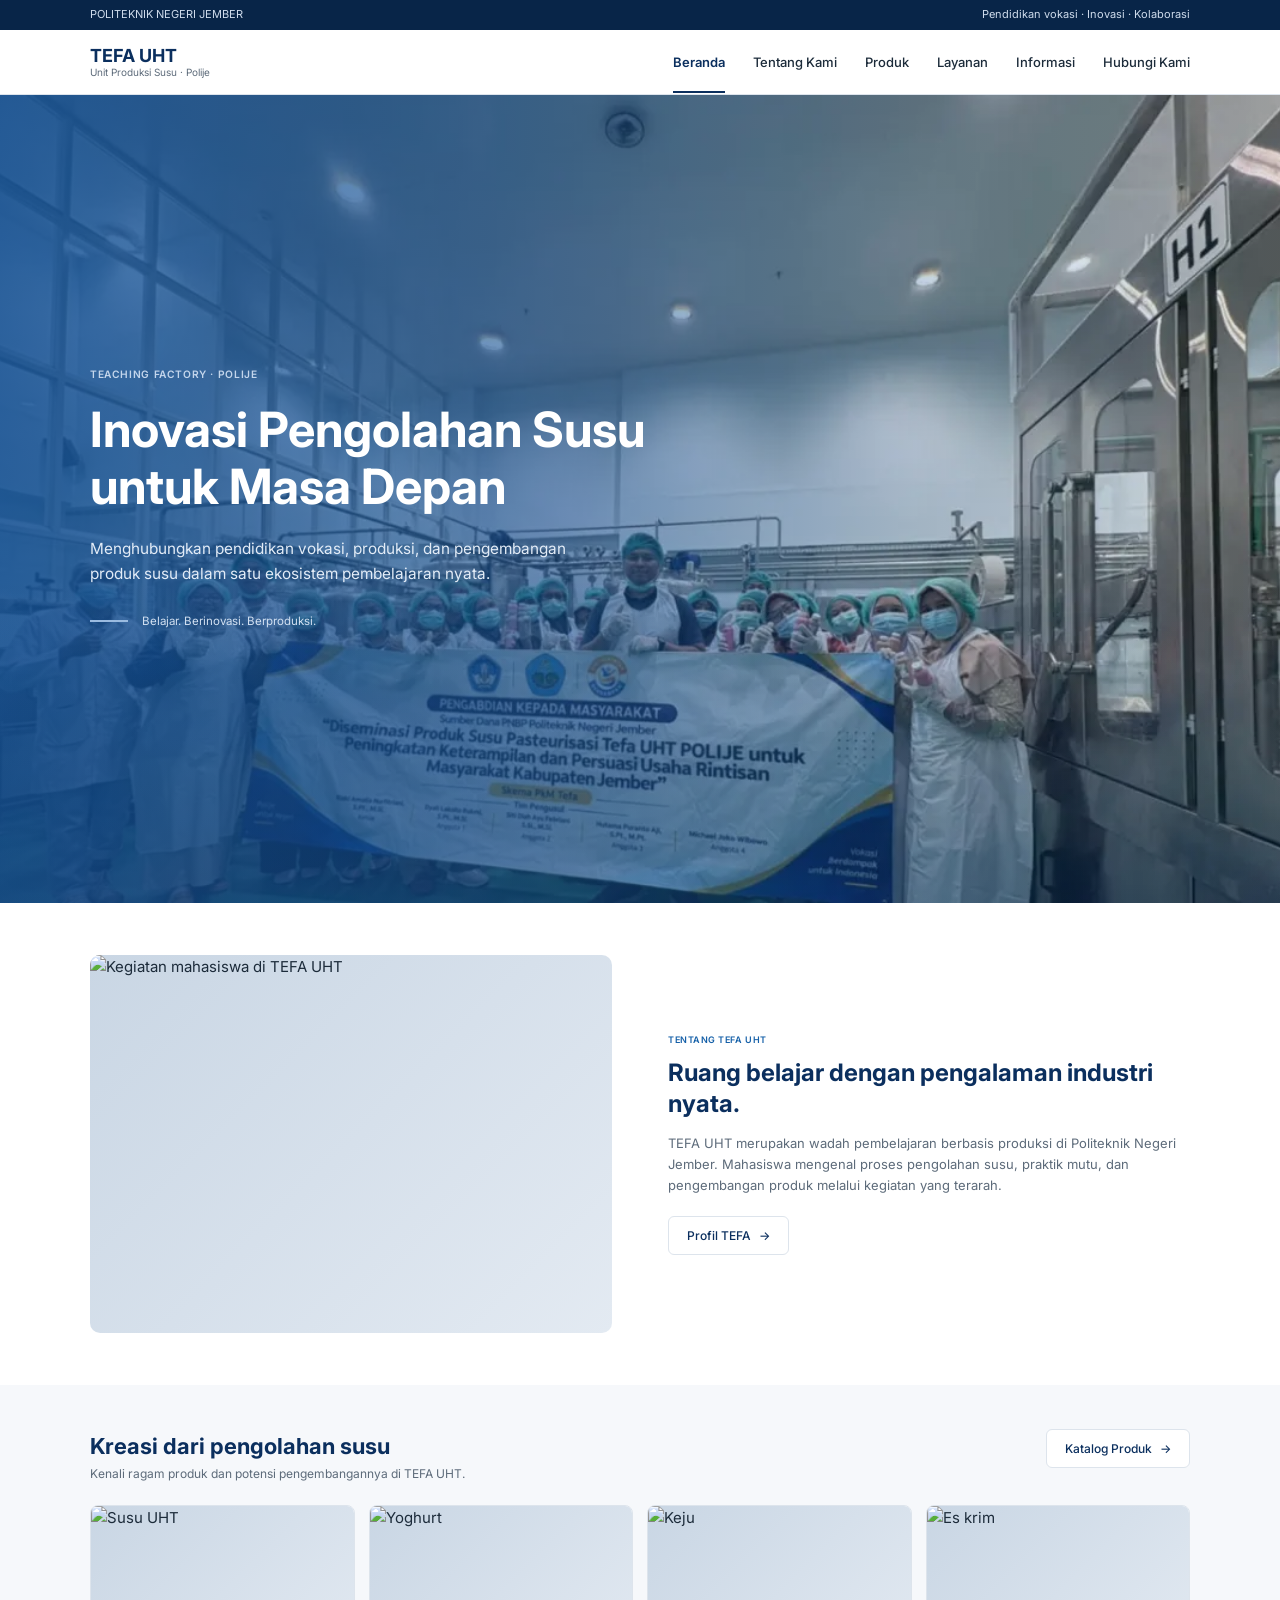
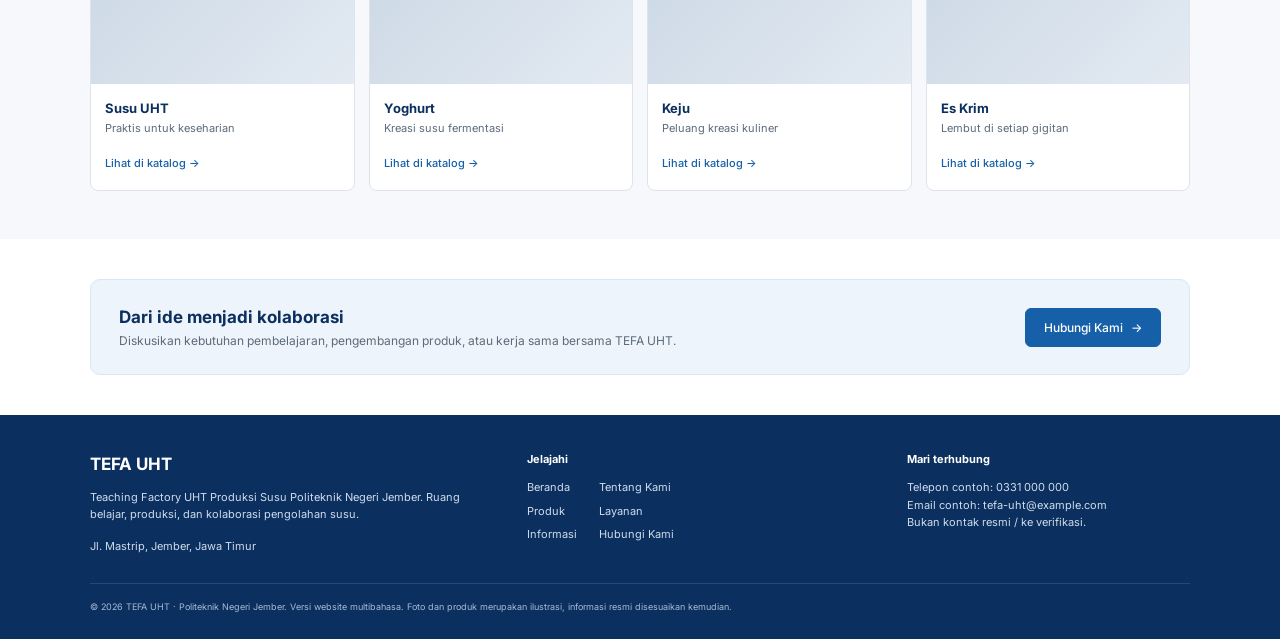
==== Beranda.html @ 56639aa1 "first commit" ====
<!DOCTYPE html>
<html lang="id">
<head>
  <meta charset="UTF-8">
  <meta name="viewport" content="width=device-width, initial-scale=1.0">
  <title>UHUYYY UHT</title>

  <link rel="stylesheet" href="Beranda.css">
</head>

<body>
  <!-- ===== TOP BAR: strip tipis biru tua paling atas ===== -->
  <div class="topbar">
    <div class="container topbar__inner">
      <span>POLITEKNIK NEGERI JEMBER</span>
      <span>Pendidikan vokasi · Inovasi · Kolaborasi</span>
    </div>
  </div>

  <!-- ===== NAVBAR: logo + menu navigasi ===== -->
  <header class="navbar">
    <div class="container navbar__inner">

      <!-- Logo; diklik kembali ke Beranda -->
      <a href="index.html" class="logo">
        <strong>TEFA UHT</strong>
        <small>Unit Produksi Susu · Polije</small>
      </a>

      <!-- Tombol hamburger (hanya tampil di HP); dikontrol script.js lewat id="navToggle" -->
      <button class="nav-toggle" id="navToggle" aria-label="Buka menu" aria-expanded="false">
        <span></span><span></span><span></span>
      </button>

      <!-- Menu navigasi; class "active" = halaman yang sedang dibuka -->
      <nav class="nav" id="nav">
        <a href="index.html" class="active">Beranda</a>
        <a href="tentang.html">Tentang Kami</a>
        <a href="produk.html">Produk</a>
        <a href="layanan.html">Layanan</a>
        <a href="informasi.html">Informasi</a>
        <a href="hubungi.html">Hubungi Kami</a>
      </nav>
    </div>
  </header>

  <main>

    <!-- ===== HERO: banner dengan foto latar penuh + teks di atasnya ===== -->
    <section class="hero">
      <!-- Foto latar: dipasang memenuhi seluruh banner; alt = teks pengganti jika gambar gagal dimuat -->
      <img class="hero__bg" src="BANNER.webp" alt="Mesin pengolahan susu di TEFA UHT">
      <!-- Lapisan warna biru transparan di atas foto agar teks putih mudah dibaca -->
      <div class="hero__overlay"></div>

      <!-- Teks hero (posisinya di atas foto dan overlay) -->
      <div class="container hero__content">
        <p class="eyebrow eyebrow--light">TEACHING FACTORY · POLIJE</p>
        <!-- <h1> = judul utama halaman -->
        <h1>Inovasi Pengolahan Susu untuk Masa Depan</h1>
        <p class="hero__desc">Menghubungkan pendidikan vokasi, produksi, dan pengembangan produk susu dalam satu ekosistem pembelajaran nyata.</p>
        <!-- <span class="line"> = garis kecil dekoratif di kiri tagline -->
        <p class="hero__tagline"><span class="line"></span>Belajar. Berinovasi. Berproduksi.</p>
      </div>
    </section>

    <!-- ===== TENTANG: foto kiri, penjelasan kanan ===== -->
    <section class="about container">
      <!-- Foto kegiatan dengan sudut membulat -->
      <div class="img-box about__img"><img src="img/tentang.jpg" alt="Kegiatan mahasiswa di TEFA UHT"></div>
      <div class="about__text">
        <p class="eyebrow">TENTANG TEFA UHT</p>
        <h2>Ruang belajar dengan pengalaman industri nyata.</h2>
        <p>TEFA UHT merupakan wadah pembelajaran berbasis produksi di Politeknik Negeri Jember. Mahasiswa mengenal proses pengolahan susu, praktik mutu, dan pengembangan produk melalui kegiatan yang terarah.</p>
        <!-- Link bergaya tombol (class "btn"); "arrow" = ikon panah -->
        <a href="tentang.html" class="btn btn--outline">Profil TEFA <span class="arrow">→</span></a>
      </div>
    </section>

    <!-- ===== PRODUK: 4 kartu produk ===== -->
    <section class="products">
      <div class="container">

        <!-- Judul bagian + tombol katalog -->
        <div class="products__head">
          <div>
            <h2>Kreasi dari pengolahan susu</h2>
            <p>Kenali ragam produk dan potensi pengembangannya di TEFA UHT.</p>
          </div>
          <a href="produk.html" class="btn btn--outline">Katalog Produk <span class="arrow">→</span></a>
        </div>

        <!-- Wadah kartu (4 kolom dengan CSS Grid) -->
        <div class="cards">

          <!-- <article> = satu kartu produk yang berdiri sendiri -->
          <article class="card">
            <div class="img-box card__img"><img src="img/susu.jpg" alt="Susu UHT"></div>
            <div class="card__body">
              <h3>Susu UHT</h3>
              <p>Praktis untuk keseharian</p>
              <!-- Tanda # mengarah ke bagian tertentu di halaman produk -->
              <a href="produk.html#susu-uht">Lihat di katalog <span class="arrow">→</span></a>
            </div>
          </article>

          <article class="card">
            <div class="img-box card__img"><img src="img/yoghurt.jpg" alt="Yoghurt"></div>
            <div class="card__body">
              <h3>Yoghurt</h3>
              <p>Kreasi susu fermentasi</p>
              <a href="produk.html#yoghurt">Lihat di katalog <span class="arrow">→</span></a>
            </div>
          </article>

          <article class="card">
            <div class="img-box card__img"><img src="img/keju.jpg" alt="Keju"></div>
            <div class="card__body">
              <h3>Keju</h3>
              <p>Peluang kreasi kuliner</p>
              <a href="produk.html#keju">Lihat di katalog <span class="arrow">→</span></a>
            </div>
          </article>

          <article class="card">
            <div class="img-box card__img"><img src="img/eskrim.jpg" alt="Es krim"></div>
            <div class="card__body">
              <h3>Es Krim</h3>
              <p>Lembut di setiap gigitan</p>
              <a href="produk.html#es-krim">Lihat di katalog <span class="arrow">→</span></a>
            </div>
          </article>
        </div>
      </div>
    </section>

    <!-- ===== CTA: banner ajakan berkolaborasi ===== -->
    <section class="container cta-wrap">
      <div class="cta">
        <div>
          <h3>Dari ide menjadi kolaborasi</h3>
          <p>Diskusikan kebutuhan pembelajaran, pengembangan produk, atau kerja sama bersama TEFA UHT.</p>
        </div>
        <a href="hubungi.html" class="btn btn--primary">Hubungi Kami <span class="arrow">→</span></a>
      </div>
    </section>
  </main>

  <!-- ===== FOOTER: bagian bawah berlatar biru tua (3 kolom) ===== -->
  <footer class="footer">
    <div class="container footer__grid">

      <!-- Kolom 1: profil & alamat -->
      <div class="footer__brand">
        <h4>TEFA UHT</h4>
        <p>Teaching Factory UHT Produksi Susu Politeknik Negeri Jember. Ruang belajar, produksi, dan kolaborasi pengolahan susu.</p>
        <p class="footer__addr">Jl. Mastrip, Jember, Jawa Timur</p>
      </div>

      <!-- Kolom 2: daftar link (<ul> = daftar, <li> = item) -->
      <div>
        <h5>Jelajahi</h5>
        <ul class="footer__links">
          <li><a href="index.html">Beranda</a></li>
          <li><a href="tentang.html">Tentang Kami</a></li>
          <li><a href="produk.html">Produk</a></li>
          <li><a href="layanan.html">Layanan</a></li>
          <li><a href="informasi.html">Informasi</a></li>
          <li><a href="hubungi.html">Hubungi Kami</a></li>
        </ul>
      </div>

      <!-- Kolom 3: kontak; <br> = pindah baris -->
      <div>
        <h5>Mari terhubung</h5>
        <p class="footer__contact">Telepon contoh: 0331 000 000<br>Email contoh: tefa-uht@example.com<br>Bukan kontak resmi / ke verifikasi.</p>
      </div>
    </div>
    <div class="container footer__bottom">
      © <span id="year">2026</span> TEFA UHT · Politeknik Negeri Jember. Versi website multibahasa. Foto dan produk merupakan ilustrasi, informasi resmi disesuaikan kemudian.
    </div>
  </footer>

  <script src="Beranda.js"></script>
</body>
</html>
---- Beranda.css ----
@import url("https://fonts.googleapis.com/css2?family=Inter:wght@400;500;600;700&display=swap");

:root {
  --navy: #0b2f5e;       /* biru tua utama */
  --navy-dark: #082548;  /* biru tua untuk top bar */
  --blue: #1560a8;       /* biru terang untuk tombol & link */
  --blue-soft: #eef4fb;  /* biru sangat muda untuk banner CTA */
  --text: #1c2b3a;       /* warna teks utama */
  --muted: #5d6b7a;      /* warna teks abu-abu */
  --line: #dde4ec;       /* warna garis/border */
  --bg-soft: #f6f8fb;    /* abu-abu muda untuk latar bagian produk */
  --white: #ffffff;
}
/* ===== 2. RESET & PENGATURAN DASAR ===== */

/* * = semua elemen. margin & padding dinolkan agar sama di semua browser.
   box-sizing: border-box = lebar elemen sudah termasuk padding & border. */
* { box-sizing: border-box; margin: 0; padding: 0; }

/* Scroll halus saat klik link ke bagian halaman (#) */
html { scroll-behavior: smooth; }

/* Pengaturan seluruh halaman: font, warna teks, jarak antar baris */
body {
  font-family: "Inter", system-ui, sans-serif;
  color: var(--text);
  background: var(--white);
  line-height: 1.6;
  font-size: 15px;
}

/* Gambar memenuhi kotaknya; object-fit: cover = dipotong rapi, tidak gepeng */
img { display: block; width: 100%; height: 100%; object-fit: cover; }

/* Link tanpa garis bawah dan mewarisi warna teks sekitarnya */
a { color: inherit; text-decoration: none; }

/* Daftar <ul> tanpa titik */
ul { list-style: none; }

/* .container = membatasi lebar konten maksimal 1100px dan menengahkannya */
.container { width: min(1100px, 100% - 48px); margin-inline: auto; }

/* Garis biru saat elemen dipilih lewat keyboard (Tab) */
:focus-visible { outline: 2px solid var(--blue); outline-offset: 3px; }


/* ===== 3. TOP BAR (strip biru tua paling atas) ===== */
.topbar { background: var(--navy-dark); color: #cfdcec; font-size: 11px; padding: 6px 0; }
/* display: flex + space-between = dua teks ada di kiri dan kanan */
.topbar__inner { display: flex; justify-content: space-between; gap: 16px; }


/* ===== 4. NAVBAR (logo + menu) ===== */
/* position: sticky = navbar menempel di atas saat halaman di-scroll */
.navbar { background: var(--white); border-bottom: 1px solid var(--line); position: sticky; top: 0; z-index: 50; }
/* Logo di kiri, menu di kanan, sejajar vertikal di tengah */
.navbar__inner { display: flex; align-items: center; justify-content: space-between; height: 64px; }

/* Logo: dua baris (nama + subjudul) disusun atas-bawah */
.logo { display: flex; flex-direction: column; line-height: 1.2; }
.logo strong { font-size: 18px; color: var(--navy); font-weight: 700; }
.logo small { font-size: 10px; color: var(--muted); }

/* Menu: link berjajar ke samping dengan jarak 28px */
.nav { display: flex; gap: 28px; font-size: 13px; font-weight: 500; }
/* border-bottom transparan disiapkan agar menu aktif tidak "melompat" */
.nav a { padding: 22px 0 18px; border-bottom: 2px solid transparent; transition: color .2s; }
.nav a:hover { color: var(--blue); }
/* Menu halaman yang sedang dibuka: tebal + garis bawah */
.nav a.active { color: var(--navy); font-weight: 600; border-bottom-color: var(--navy); }

/* Tombol hamburger: disembunyikan di desktop (ditampilkan di bagian responsif) */
.nav-toggle { display: none; background: none; border: 0; width: 40px; height: 40px; cursor: pointer; flex-direction: column; justify-content: center; align-items: center; gap: 5px; }
.nav-toggle span { width: 22px; height: 2px; background: var(--navy); transition: transform .25s, opacity .25s; }
/* Saat menu terbuka, 3 garis berubah jadi tanda X */
.nav-toggle[aria-expanded="true"] span:nth-child(1) { transform: translateY(7px) rotate(45deg); }
.nav-toggle[aria-expanded="true"] span:nth-child(2) { opacity: 0; }
.nav-toggle[aria-expanded="true"] span:nth-child(3) { transform: translateY(-7px) rotate(-45deg); }

/* Kotak gambar: warna cadangan jika foto belum ada */
.img-box { background: linear-gradient(135deg, #c9d6e4, #e3eaf2); overflow: hidden; position: relative; }


/* ===== 5. HERO (banner foto + gradasi biru) ===== */
/* Tinggi banner = tinggi layar dikurangi top bar & navbar (92px), minimal 420px.
   Tiga baris min-height = cadangan untuk browser lama. */
.hero {
  position: relative;               /* patokan posisi untuk foto & overlay */
  min-height: 420px;
  min-height: max(420px, calc(100vh - 92px));
  min-height: max(420px, calc(100svh - 92px));
  display: flex; align-items: center;   /* teks di tengah secara vertikal */
  background: var(--navy);
  overflow: hidden;
}

/* Foto latar: absolute + inset: 0 = menutupi seluruh banner */
.hero__bg { position: absolute; inset: 0; }

/* Lapisan biru gradasi di atas foto.
   linear-gradient(90deg, ...) = gradasi dari kiri ke kanan.
   rgba(r, g, b, transparansi): .88 = pekat, .08 = hampir bening. */
.hero__overlay {
  position: absolute; inset: 0;
  background:
    linear-gradient(0deg, rgba(11, 47, 94, .30) 0%, rgba(11, 47, 94, 0) 40%),
    linear-gradient(90deg, rgba(21, 82, 150, .88) 0%, rgba(21, 82, 150, .62) 38%, rgba(21, 82, 150, .25) 72%, rgba(21, 82, 150, .08) 100%);
}

/* Teks berada di atas overlay (z-index lebih tinggi) */
.hero__content { position: relative; z-index: 1; padding: 48px 0; }

/* Label kecil di atas judul. clamp(min, ideal, max) = ukuran ikut lebar layar */
.eyebrow { font-size: 9px; font-weight: 600; letter-spacing: .06em; color: var(--blue); margin-bottom: 10px; }
.eyebrow--light { color: #c4d6ec; font-size: clamp(10px, .8vw, 14px); margin-bottom: clamp(14px, 1.4vw, 24px); }

.hero h1 { color: var(--white); font-size: clamp(30px, 3.8vw, 64px); line-height: 1.18; font-weight: 700; max-width: 14em; margin-bottom: clamp(14px, 1.6vw, 28px); }
.hero__desc { color: #e3ecf7; font-size: clamp(14px, 1.2vw, 21px); line-height: 1.65; max-width: 34em; margin-bottom: clamp(20px, 2vw, 36px); }

/* Tagline + garis kecil di kirinya */
.hero__tagline { color: #d3e1f2; font-size: clamp(11px, .9vw, 16px); display: flex; align-items: center; gap: 14px; }
.hero__tagline .line { width: clamp(28px, 3vw, 52px); height: 2px; background: #9bbbe0; }


/* ===== 6. TENTANG ===== */
/* display: grid + 1fr 1fr = dua kolom sama lebar (foto | teks) */
.about { display: grid; grid-template-columns: 1fr 1fr; gap: 56px; align-items: center; padding: 52px 0; }
/* aspect-ratio = menjaga perbandingan lebar : tinggi foto */
.about__img { border-radius: 10px; aspect-ratio: 4 / 2.9; }
.about__text h2 { font-size: 24px; line-height: 1.3; color: var(--navy); margin-bottom: 14px; font-weight: 700; }
.about__text p:not(.eyebrow) { color: var(--muted); font-size: 13px; margin-bottom: 20px; }


/* ===== 7. TOMBOL ===== */
.btn { display: inline-flex; align-items: center; gap: 8px; font-size: 12px; font-weight: 500; padding: 9px 18px; border-radius: 6px; border: 1px solid var(--line); transition: background .2s, border-color .2s, color .2s; }
.btn--outline { background: var(--white); color: var(--navy); }       /* tombol putih bergaris */
.btn--outline:hover { border-color: var(--blue); color: var(--blue); }
.btn--primary { background: var(--blue); color: var(--white); border-color: var(--blue); }  /* tombol biru penuh */
.btn--primary:hover { background: var(--navy); border-color: var(--navy); }
/* Panah bergeser sedikit ke kanan saat tombol di-hover */
.arrow { transition: transform .2s; }
.btn:hover .arrow, .card__body a:hover .arrow { transform: translateX(3px); }


/* ===== 8. PRODUK ===== */
.products { background: var(--bg-soft); padding: 44px 0 48px; }
.products__head { display: flex; justify-content: space-between; align-items: flex-start; gap: 20px; margin-bottom: 22px; }
.products__head h2 { font-size: 22px; color: var(--navy); font-weight: 700; }
.products__head p { color: var(--muted); font-size: 12px; }

/* repeat(4, 1fr) = 4 kolom sama lebar */
.cards { display: grid; grid-template-columns: repeat(4, 1fr); gap: 14px; }
.card { background: var(--white); border: 1px solid var(--line); border-radius: 8px; overflow: hidden; transition: box-shadow .2s, transform .2s; }
/* Saat kartu di-hover: muncul bayangan dan naik sedikit */
.card:hover { box-shadow: 0 8px 20px rgba(11, 47, 94, .12); transform: translateY(-2px); }
.card__img { aspect-ratio: 4 / 2.7; }
.card__body { padding: 14px 14px 16px; }
.card__body h3 { font-size: 13px; color: var(--navy); font-weight: 700; }
.card__body p { font-size: 11px; color: var(--muted); margin: 2px 0 12px; }
.card__body a { font-size: 11px; color: var(--blue); font-weight: 500; }


/* ===== 9. CTA (banner ajakan berkolaborasi) ===== */
.cta-wrap { padding: 40px 0; }
.cta { display: flex; justify-content: space-between; align-items: center; gap: 24px; background: var(--blue-soft); border: 1px solid #d9e7f5; border-radius: 10px; padding: 24px 28px; }
.cta h3 { font-size: 17px; color: var(--navy); font-weight: 700; }
.cta p { font-size: 12px; color: var(--muted); }


/* ===== 10. FOOTER ===== */
.footer { background: var(--navy); color: #cfdcec; padding-top: 36px; }
/* 3 kolom dengan lebar berbeda (1.4 : 1.2 : 1) */
.footer__grid { display: grid; grid-template-columns: 1.4fr 1.2fr 1fr; gap: 40px; padding-bottom: 28px; border-bottom: 1px solid rgba(255, 255, 255, .12); }
.footer h4 { font-size: 17px; color: var(--white); margin-bottom: 10px; }
.footer h5 { font-size: 11px; color: var(--white); margin-bottom: 10px; }
.footer p, .footer li { font-size: 11px; }
.footer__addr { margin-top: 14px; }
/* Link footer disusun 2 kolom */
.footer__links { display: grid; grid-template-columns: repeat(2, auto); justify-content: start; gap: 6px 22px; }
.footer__links a:hover { color: var(--white); text-decoration: underline; }
.footer__bottom { font-size: 9px; padding: 16px 0 24px; color: #a8bcd6; }


/* ===== 11. RESPONSIF (menyesuaikan layar kecil) =====
   @media (max-width: ...) = aturan di dalamnya hanya berlaku
   jika lebar layar lebih kecil dari angka tersebut. */

/* Tablet */
@media (max-width: 900px) {
  .cards { grid-template-columns: repeat(2, 1fr); }          /* kartu jadi 2 kolom */
  .about { grid-template-columns: 1fr; gap: 24px; }          /* foto di atas, teks di bawah */
  .footer__grid { grid-template-columns: 1fr 1fr; }
  .footer__brand { grid-column: 1 / -1; }                    /* kolom 1 selebar penuh */
}

/* HP */
@media (max-width: 760px) {
  .topbar__inner span:last-child { display: none; }
  .nav-toggle { display: flex; }                              /* munculkan tombol hamburger */
  /* Menu jadi daftar vertikal di bawah navbar, tersembunyi sampai diberi class "open" oleh JS */
  .nav { position: absolute; top: 100%; left: 0; right: 0; background: var(--white); border-bottom: 1px solid var(--line); flex-direction: column; gap: 0; padding: 8px 24px 14px; display: none; }
  .nav.open { display: flex; }
  .nav a { padding: 12px 0; border-bottom: 1px solid var(--line); }

  .hero { min-height: 360px; }
  .hero h1 { font-size: 28px; }
  .hero__desc { font-size: 14px; }
  .hero__overlay { background: rgba(11, 47, 94, .82); }       /* overlay lebih rata agar teks terbaca */
  .products__head, .cta { flex-direction: column; align-items: flex-start; }
}

/* HP kecil */
@media (max-width: 480px) {
  .cards { grid-template-columns: 1fr; }
  .footer__grid { grid-template-columns: 1fr; }
}

/* Hormati pengguna yang mematikan animasi di perangkatnya */
@media (prefers-reduced-motion: reduce) {
  * { transition: none !important; scroll-behavior: auto !important; }
}
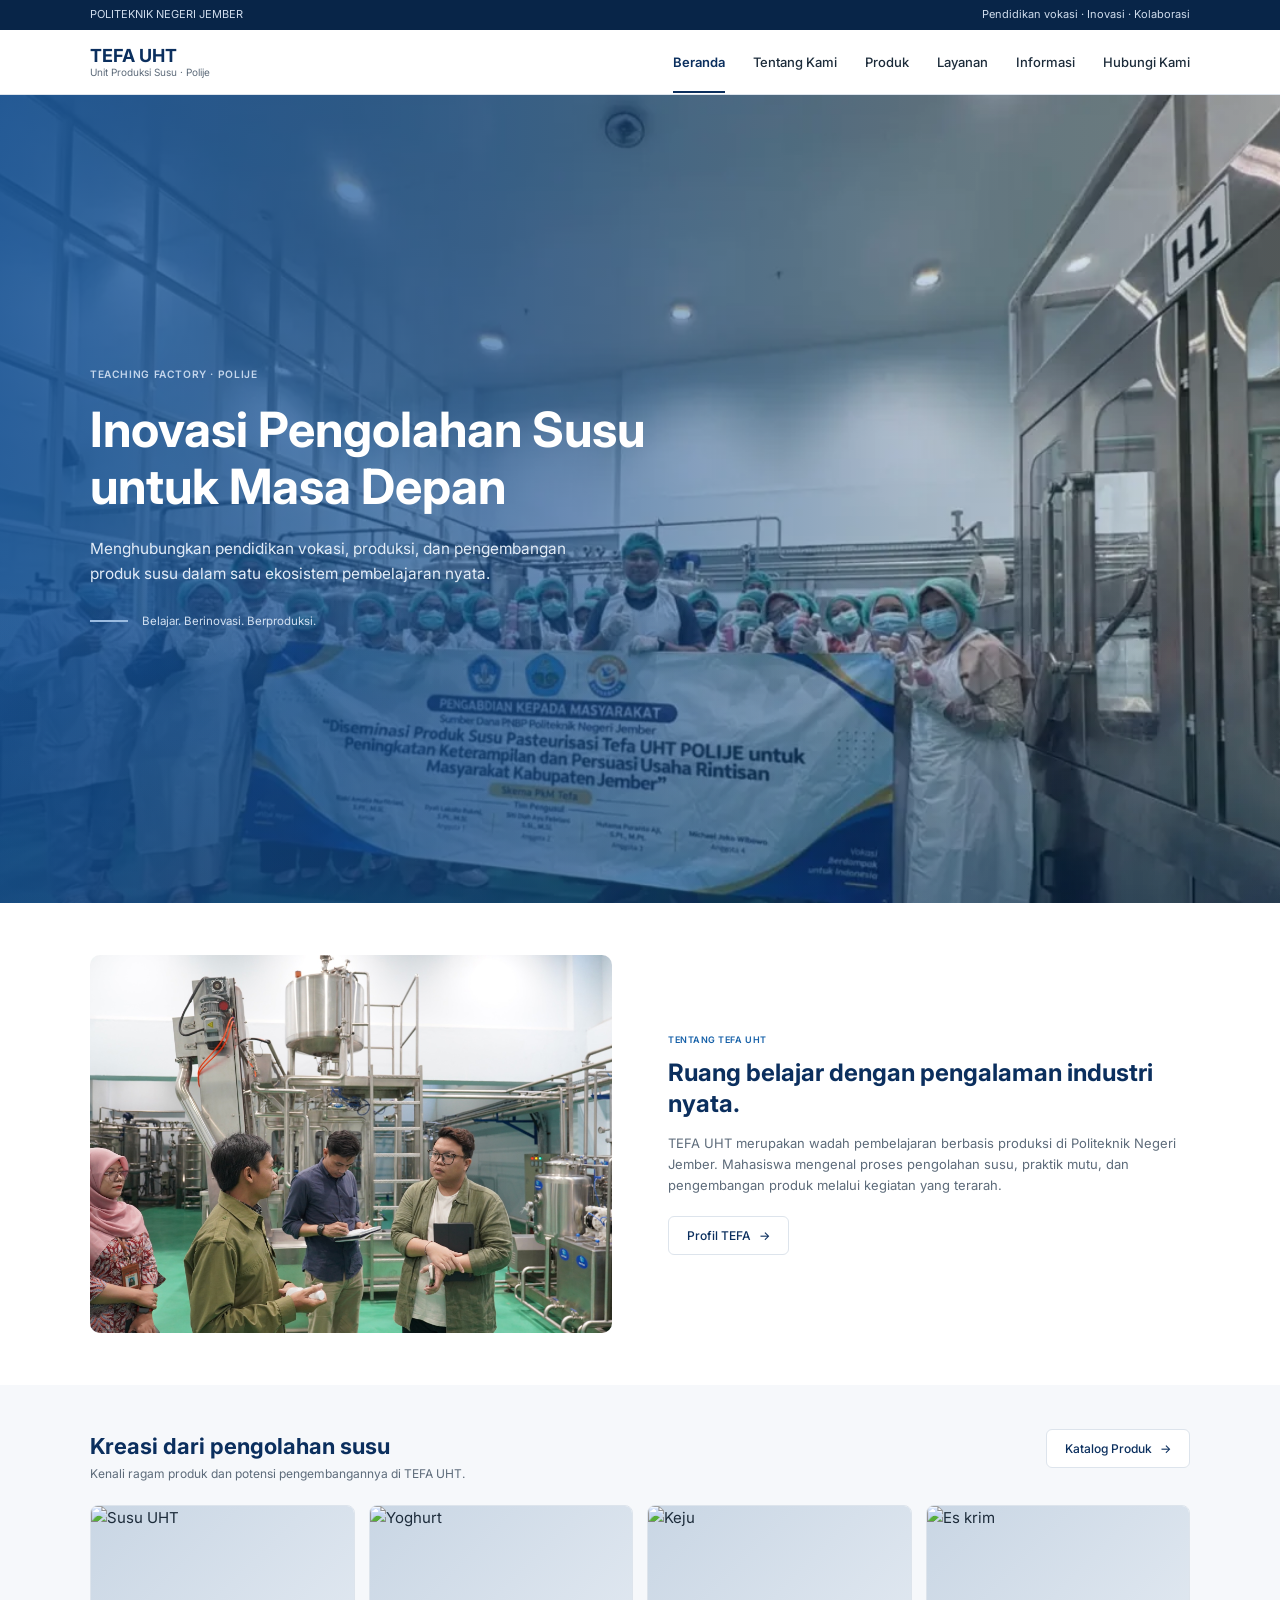
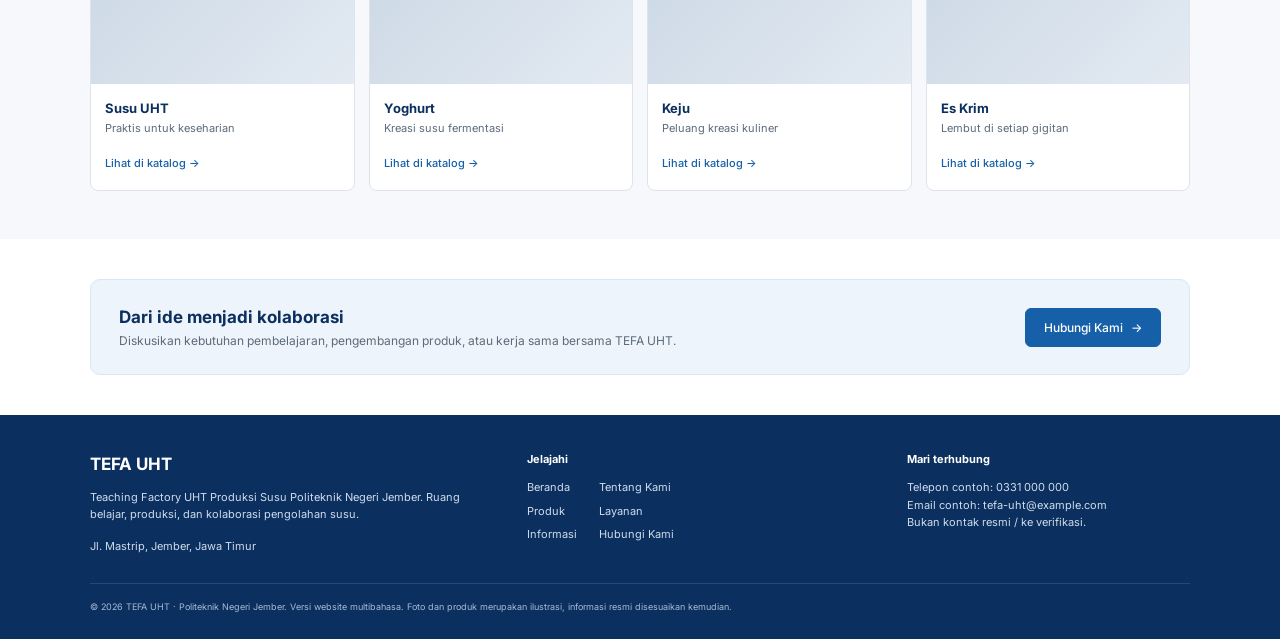
==== commit cf63b28a: "tambah foto" ====
--- a/Beranda.html
+++ b/Beranda.html
@@ -22,7 +22,7 @@
     <div class="container navbar__inner">
 
       <!-- Logo; diklik kembali ke Beranda -->
-      <a href="index.html" class="logo">
+      <a href="Beranda.html" class="logo">
         <strong>TEFA UHT</strong>
         <small>Unit Produksi Susu · Polije</small>
       </a>
@@ -34,7 +34,7 @@
 
       <!-- Menu navigasi; class "active" = halaman yang sedang dibuka -->
       <nav class="nav" id="nav">
-        <a href="index.html" class="active">Beranda</a>
+        <a href="Beranda.html" class="active">Beranda</a>
         <a href="tentang.html">Tentang Kami</a>
         <a href="produk.html">Produk</a>
         <a href="layanan.html">Layanan</a>
@@ -49,7 +49,7 @@
     <!-- ===== HERO: banner dengan foto latar penuh + teks di atasnya ===== -->
     <section class="hero">
       <!-- Foto latar: dipasang memenuhi seluruh banner; alt = teks pengganti jika gambar gagal dimuat -->
-      <img class="hero__bg" src="BANNER.webp" alt="Mesin pengolahan susu di TEFA UHT">
+      <img class="hero__bg" src="foto/BANNER.webp" alt="Banner TEFA UHT">
       <!-- Lapisan warna biru transparan di atas foto agar teks putih mudah dibaca -->
       <div class="hero__overlay"></div>
 
@@ -67,7 +67,7 @@
     <!-- ===== TENTANG: foto kiri, penjelasan kanan ===== -->
     <section class="about container">
       <!-- Foto kegiatan dengan sudut membulat -->
-      <div class="img-box about__img"><img src="img/tentang.jpg" alt="Kegiatan mahasiswa di TEFA UHT"></div>
+      <div class="img-box about__img"><img src="foto/Bernada1.jpeg" alt="Kegiatan mahasiswa di TEFA UHT"></div>
       <div class="about__text">
         <p class="eyebrow">TENTANG TEFA UHT</p>
         <h2>Ruang belajar dengan pengalaman industri nyata.</h2>
@@ -161,7 +161,7 @@
       <div>
         <h5>Jelajahi</h5>
         <ul class="footer__links">
-          <li><a href="index.html">Beranda</a></li>
+          <li><a href="Beranda.html">Beranda</a></li>
           <li><a href="tentang.html">Tentang Kami</a></li>
           <li><a href="produk.html">Produk</a></li>
           <li><a href="layanan.html">Layanan</a></li>
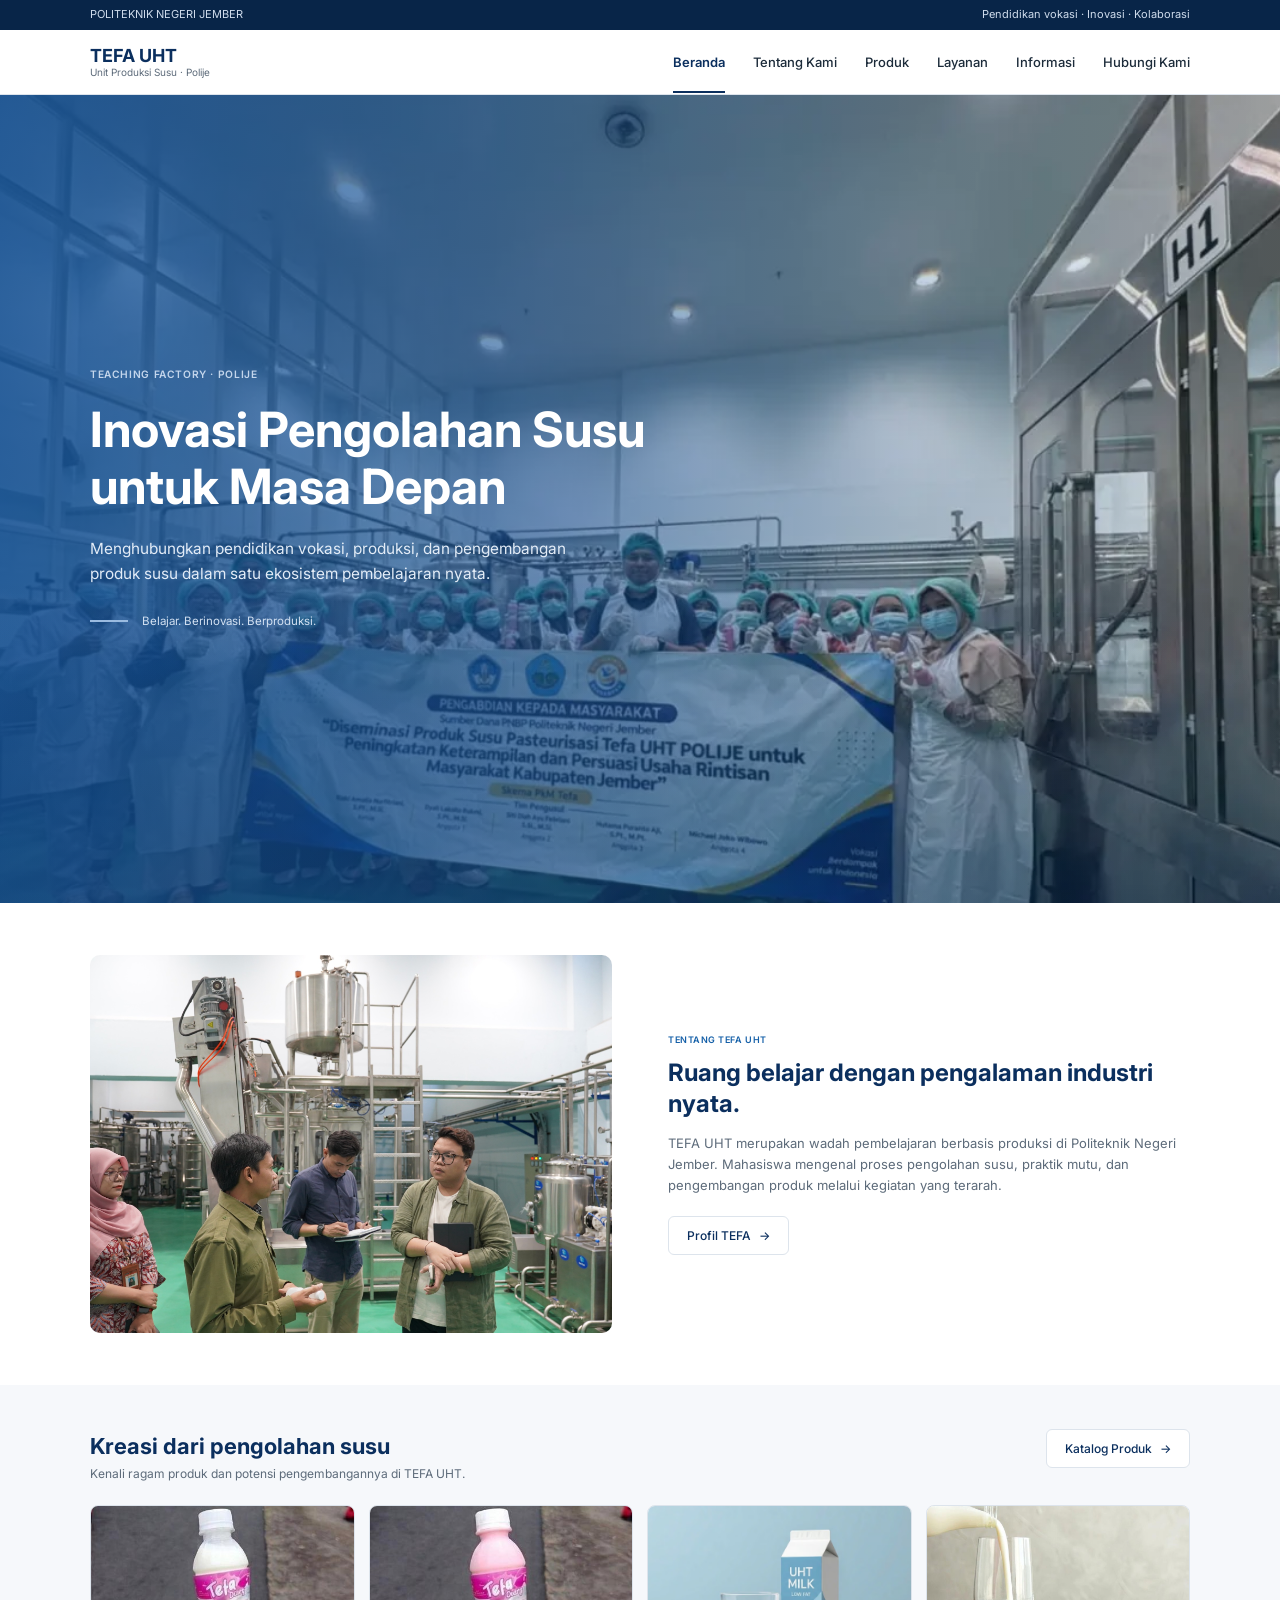
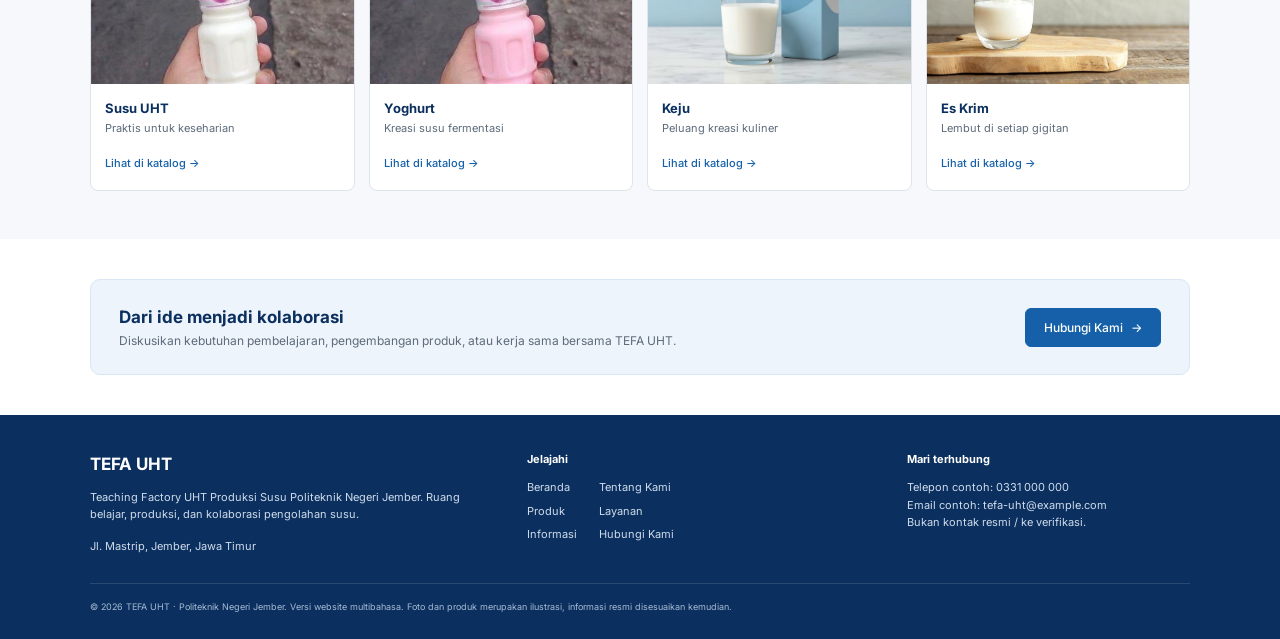
==== commit 1c9f0479: "update" ====
--- a/Beranda.html
+++ b/Beranda.html
@@ -1,3 +1,4 @@
+
 <!DOCTYPE html>
 <html lang="id">
 <head>
@@ -9,7 +10,6 @@
 </head>
 
 <body>
-  <!-- ===== TOP BAR: strip tipis biru tua paling atas ===== -->
   <div class="topbar">
     <div class="container topbar__inner">
       <span>POLITEKNIK NEGERI JEMBER</span>
@@ -17,22 +17,18 @@
     </div>
   </div>
 
-  <!-- ===== NAVBAR: logo + menu navigasi ===== -->
   <header class="navbar">
     <div class="container navbar__inner">
 
-      <!-- Logo; diklik kembali ke Beranda -->
       <a href="Beranda.html" class="logo">
         <strong>TEFA UHT</strong>
         <small>Unit Produksi Susu · Polije</small>
       </a>
 
-      <!-- Tombol hamburger (hanya tampil di HP); dikontrol script.js lewat id="navToggle" -->
       <button class="nav-toggle" id="navToggle" aria-label="Buka menu" aria-expanded="false">
         <span></span><span></span><span></span>
       </button>
 
-      <!-- Menu navigasi; class "active" = halaman yang sedang dibuka -->
       <nav class="nav" id="nav">
         <a href="Beranda.html" class="active">Beranda</a>
         <a href="tentang.html">Tentang Kami</a>
@@ -45,43 +41,30 @@
   </header>
 
   <main>
-
-    <!-- ===== HERO: banner dengan foto latar penuh + teks di atasnya ===== -->
     <section class="hero">
-      <!-- Foto latar: dipasang memenuhi seluruh banner; alt = teks pengganti jika gambar gagal dimuat -->
       <img class="hero__bg" src="foto/BANNER.webp" alt="Banner TEFA UHT">
-      <!-- Lapisan warna biru transparan di atas foto agar teks putih mudah dibaca -->
       <div class="hero__overlay"></div>
 
-      <!-- Teks hero (posisinya di atas foto dan overlay) -->
       <div class="container hero__content">
         <p class="eyebrow eyebrow--light">TEACHING FACTORY · POLIJE</p>
-        <!-- <h1> = judul utama halaman -->
         <h1>Inovasi Pengolahan Susu untuk Masa Depan</h1>
         <p class="hero__desc">Menghubungkan pendidikan vokasi, produksi, dan pengembangan produk susu dalam satu ekosistem pembelajaran nyata.</p>
-        <!-- <span class="line"> = garis kecil dekoratif di kiri tagline -->
         <p class="hero__tagline"><span class="line"></span>Belajar. Berinovasi. Berproduksi.</p>
       </div>
     </section>
 
-    <!-- ===== TENTANG: foto kiri, penjelasan kanan ===== -->
     <section class="about container">
-      <!-- Foto kegiatan dengan sudut membulat -->
       <div class="img-box about__img"><img src="foto/Bernada1.jpeg" alt="Kegiatan mahasiswa di TEFA UHT"></div>
       <div class="about__text">
         <p class="eyebrow">TENTANG TEFA UHT</p>
         <h2>Ruang belajar dengan pengalaman industri nyata.</h2>
         <p>TEFA UHT merupakan wadah pembelajaran berbasis produksi di Politeknik Negeri Jember. Mahasiswa mengenal proses pengolahan susu, praktik mutu, dan pengembangan produk melalui kegiatan yang terarah.</p>
-        <!-- Link bergaya tombol (class "btn"); "arrow" = ikon panah -->
         <a href="tentang.html" class="btn btn--outline">Profil TEFA <span class="arrow">→</span></a>
       </div>
     </section>
 
-    <!-- ===== PRODUK: 4 kartu produk ===== -->
     <section class="products">
       <div class="container">
-
-        <!-- Judul bagian + tombol katalog -->
         <div class="products__head">
           <div>
             <h2>Kreasi dari pengolahan susu</h2>
@@ -90,22 +73,18 @@
           <a href="produk.html" class="btn btn--outline">Katalog Produk <span class="arrow">→</span></a>
         </div>
 
-        <!-- Wadah kartu (4 kolom dengan CSS Grid) -->
         <div class="cards">
-
-          <!-- <article> = satu kartu produk yang berdiri sendiri -->
           <article class="card">
-            <div class="img-box card__img"><img src="img/susu.jpg" alt="Susu UHT"></div>
+            <div class="img-box card__img"><img src="foto/susu ori.jpg" alt="Susu UHT"></div>
             <div class="card__body">
               <h3>Susu UHT</h3>
               <p>Praktis untuk keseharian</p>
-              <!-- Tanda # mengarah ke bagian tertentu di halaman produk -->
               <a href="produk.html#susu-uht">Lihat di katalog <span class="arrow">→</span></a>
             </div>
           </article>
 
           <article class="card">
-            <div class="img-box card__img"><img src="img/yoghurt.jpg" alt="Yoghurt"></div>
+            <div class="img-box card__img"><img src="foto/susu straw.jpg" alt="Yoghurt"></div>
             <div class="card__body">
               <h3>Yoghurt</h3>
               <p>Kreasi susu fermentasi</p>
@@ -114,7 +93,7 @@
           </article>
 
           <article class="card">
-            <div class="img-box card__img"><img src="img/keju.jpg" alt="Keju"></div>
+            <div class="img-box card__img"><img src="foto/susu uht.avif" alt="Keju"></div>
             <div class="card__body">
               <h3>Keju</h3>
               <p>Peluang kreasi kuliner</p>
@@ -123,7 +102,7 @@
           </article>
 
           <article class="card">
-            <div class="img-box card__img"><img src="img/eskrim.jpg" alt="Es krim"></div>
+            <div class="img-box card__img"><img src="foto/susu steril.jpeg" alt="Es krim"></div>
             <div class="card__body">
               <h3>Es Krim</h3>
               <p>Lembut di setiap gigitan</p>
@@ -134,7 +113,6 @@
       </div>
     </section>
 
-    <!-- ===== CTA: banner ajakan berkolaborasi ===== -->
     <section class="container cta-wrap">
       <div class="cta">
         <div>
@@ -146,18 +124,14 @@
     </section>
   </main>
 
-  <!-- ===== FOOTER: bagian bawah berlatar biru tua (3 kolom) ===== -->
   <footer class="footer">
     <div class="container footer__grid">
-
-      <!-- Kolom 1: profil & alamat -->
       <div class="footer__brand">
         <h4>TEFA UHT</h4>
         <p>Teaching Factory UHT Produksi Susu Politeknik Negeri Jember. Ruang belajar, produksi, dan kolaborasi pengolahan susu.</p>
         <p class="footer__addr">Jl. Mastrip, Jember, Jawa Timur</p>
       </div>
 
-      <!-- Kolom 2: daftar link (<ul> = daftar, <li> = item) -->
       <div>
         <h5>Jelajahi</h5>
         <ul class="footer__links">
@@ -170,7 +144,6 @@
         </ul>
       </div>
 
-      <!-- Kolom 3: kontak; <br> = pindah baris -->
       <div>
         <h5>Mari terhubung</h5>
         <p class="footer__contact">Telepon contoh: 0331 000 000<br>Email contoh: tefa-uht@example.com<br>Bukan kontak resmi / ke verifikasi.</p>
@@ -183,4 +156,4 @@
 
   <script src="Beranda.js"></script>
 </body>
-</html>+</html>
--- a/Beranda.css
+++ b/Beranda.css
@@ -1,26 +1,21 @@
 @import url("https://fonts.googleapis.com/css2?family=Inter:wght@400;500;600;700&display=swap");
 
 :root {
-  --navy: #0b2f5e;       /* biru tua utama */
-  --navy-dark: #082548;  /* biru tua untuk top bar */
-  --blue: #1560a8;       /* biru terang untuk tombol & link */
-  --blue-soft: #eef4fb;  /* biru sangat muda untuk banner CTA */
-  --text: #1c2b3a;       /* warna teks utama */
-  --muted: #5d6b7a;      /* warna teks abu-abu */
-  --line: #dde4ec;       /* warna garis/border */
-  --bg-soft: #f6f8fb;    /* abu-abu muda untuk latar bagian produk */
+  --navy: #0b2f5e;
+  --navy-dark: #082548;
+  --blue: #1560a8;
+  --blue-soft: #eef4fb;
+  --text: #1c2b3a;
+  --muted: #5d6b7a;
+  --line: #dde4ec;
+  --bg-soft: #f6f8fb;
   --white: #ffffff;
 }
-/* ===== 2. RESET & PENGATURAN DASAR ===== */
-
-/* * = semua elemen. margin & padding dinolkan agar sama di semua browser.
-   box-sizing: border-box = lebar elemen sudah termasuk padding & border. */
+
 * { box-sizing: border-box; margin: 0; padding: 0; }
 
-/* Scroll halus saat klik link ke bagian halaman (#) */
 html { scroll-behavior: smooth; }
 
-/* Pengaturan seluruh halaman: font, warna teks, jarak antar baris */
 body {
   font-family: "Inter", system-ui, sans-serif;
   color: var(--text);
@@ -29,78 +24,62 @@
   font-size: 15px;
 }
 
-/* Gambar memenuhi kotaknya; object-fit: cover = dipotong rapi, tidak gepeng */
 img { display: block; width: 100%; height: 100%; object-fit: cover; }
 
-/* Link tanpa garis bawah dan mewarisi warna teks sekitarnya */
 a { color: inherit; text-decoration: none; }
 
-/* Daftar <ul> tanpa titik */
 ul { list-style: none; }
 
-/* .container = membatasi lebar konten maksimal 1100px dan menengahkannya */
 .container { width: min(1100px, 100% - 48px); margin-inline: auto; }
 
-/* Garis biru saat elemen dipilih lewat keyboard (Tab) */
 :focus-visible { outline: 2px solid var(--blue); outline-offset: 3px; }
 
-
-/* ===== 3. TOP BAR (strip biru tua paling atas) ===== */
 .topbar { background: var(--navy-dark); color: #cfdcec; font-size: 11px; padding: 6px 0; }
-/* display: flex + space-between = dua teks ada di kiri dan kanan */
+
 .topbar__inner { display: flex; justify-content: space-between; gap: 16px; }
 
-
-/* ===== 4. NAVBAR (logo + menu) ===== */
-/* position: sticky = navbar menempel di atas saat halaman di-scroll */
 .navbar { background: var(--white); border-bottom: 1px solid var(--line); position: sticky; top: 0; z-index: 50; }
-/* Logo di kiri, menu di kanan, sejajar vertikal di tengah */
+
 .navbar__inner { display: flex; align-items: center; justify-content: space-between; height: 64px; }
 
-/* Logo: dua baris (nama + subjudul) disusun atas-bawah */
 .logo { display: flex; flex-direction: column; line-height: 1.2; }
+
 .logo strong { font-size: 18px; color: var(--navy); font-weight: 700; }
+
 .logo small { font-size: 10px; color: var(--muted); }
 
-/* Menu: link berjajar ke samping dengan jarak 28px */
 .nav { display: flex; gap: 28px; font-size: 13px; font-weight: 500; }
-/* border-bottom transparan disiapkan agar menu aktif tidak "melompat" */
+
 .nav a { padding: 22px 0 18px; border-bottom: 2px solid transparent; transition: color .2s; }
+
 .nav a:hover { color: var(--blue); }
-/* Menu halaman yang sedang dibuka: tebal + garis bawah */
+
 .nav a.active { color: var(--navy); font-weight: 600; border-bottom-color: var(--navy); }
 
-/* Tombol hamburger: disembunyikan di desktop (ditampilkan di bagian responsif) */
 .nav-toggle { display: none; background: none; border: 0; width: 40px; height: 40px; cursor: pointer; flex-direction: column; justify-content: center; align-items: center; gap: 5px; }
+
 .nav-toggle span { width: 22px; height: 2px; background: var(--navy); transition: transform .25s, opacity .25s; }
-/* Saat menu terbuka, 3 garis berubah jadi tanda X */
+
 .nav-toggle[aria-expanded="true"] span:nth-child(1) { transform: translateY(7px) rotate(45deg); }
+
 .nav-toggle[aria-expanded="true"] span:nth-child(2) { opacity: 0; }
+
 .nav-toggle[aria-expanded="true"] span:nth-child(3) { transform: translateY(-7px) rotate(-45deg); }
 
-/* Kotak gambar: warna cadangan jika foto belum ada */
 .img-box { background: linear-gradient(135deg, #c9d6e4, #e3eaf2); overflow: hidden; position: relative; }
 
-
-/* ===== 5. HERO (banner foto + gradasi biru) ===== */
-/* Tinggi banner = tinggi layar dikurangi top bar & navbar (92px), minimal 420px.
-   Tiga baris min-height = cadangan untuk browser lama. */
 .hero {
-  position: relative;               /* patokan posisi untuk foto & overlay */
+  position: relative;
   min-height: 420px;
   min-height: max(420px, calc(100vh - 92px));
   min-height: max(420px, calc(100svh - 92px));
-  display: flex; align-items: center;   /* teks di tengah secara vertikal */
+  display: flex; align-items: center;
   background: var(--navy);
   overflow: hidden;
 }
 
-/* Foto latar: absolute + inset: 0 = menutupi seluruh banner */
 .hero__bg { position: absolute; inset: 0; }
 
-/* Lapisan biru gradasi di atas foto.
-   linear-gradient(90deg, ...) = gradasi dari kiri ke kanan.
-   rgba(r, g, b, transparansi): .88 = pekat, .08 = hampir bening. */
 .hero__overlay {
   position: absolute; inset: 0;
   background:
@@ -108,115 +87,117 @@
     linear-gradient(90deg, rgba(21, 82, 150, .88) 0%, rgba(21, 82, 150, .62) 38%, rgba(21, 82, 150, .25) 72%, rgba(21, 82, 150, .08) 100%);
 }
 
-/* Teks berada di atas overlay (z-index lebih tinggi) */
 .hero__content { position: relative; z-index: 1; padding: 48px 0; }
 
-/* Label kecil di atas judul. clamp(min, ideal, max) = ukuran ikut lebar layar */
 .eyebrow { font-size: 9px; font-weight: 600; letter-spacing: .06em; color: var(--blue); margin-bottom: 10px; }
+
 .eyebrow--light { color: #c4d6ec; font-size: clamp(10px, .8vw, 14px); margin-bottom: clamp(14px, 1.4vw, 24px); }
 
 .hero h1 { color: var(--white); font-size: clamp(30px, 3.8vw, 64px); line-height: 1.18; font-weight: 700; max-width: 14em; margin-bottom: clamp(14px, 1.6vw, 28px); }
+
 .hero__desc { color: #e3ecf7; font-size: clamp(14px, 1.2vw, 21px); line-height: 1.65; max-width: 34em; margin-bottom: clamp(20px, 2vw, 36px); }
 
-/* Tagline + garis kecil di kirinya */
 .hero__tagline { color: #d3e1f2; font-size: clamp(11px, .9vw, 16px); display: flex; align-items: center; gap: 14px; }
+
 .hero__tagline .line { width: clamp(28px, 3vw, 52px); height: 2px; background: #9bbbe0; }
 
-
-/* ===== 6. TENTANG ===== */
-/* display: grid + 1fr 1fr = dua kolom sama lebar (foto | teks) */
 .about { display: grid; grid-template-columns: 1fr 1fr; gap: 56px; align-items: center; padding: 52px 0; }
-/* aspect-ratio = menjaga perbandingan lebar : tinggi foto */
+
 .about__img { border-radius: 10px; aspect-ratio: 4 / 2.9; }
+
 .about__text h2 { font-size: 24px; line-height: 1.3; color: var(--navy); margin-bottom: 14px; font-weight: 700; }
+
 .about__text p:not(.eyebrow) { color: var(--muted); font-size: 13px; margin-bottom: 20px; }
 
-
-/* ===== 7. TOMBOL ===== */
 .btn { display: inline-flex; align-items: center; gap: 8px; font-size: 12px; font-weight: 500; padding: 9px 18px; border-radius: 6px; border: 1px solid var(--line); transition: background .2s, border-color .2s, color .2s; }
-.btn--outline { background: var(--white); color: var(--navy); }       /* tombol putih bergaris */
+
+.btn--outline { background: var(--white); color: var(--navy); }
+
 .btn--outline:hover { border-color: var(--blue); color: var(--blue); }
-.btn--primary { background: var(--blue); color: var(--white); border-color: var(--blue); }  /* tombol biru penuh */
+
+.btn--primary { background: var(--blue); color: var(--white); border-color: var(--blue); }
+
 .btn--primary:hover { background: var(--navy); border-color: var(--navy); }
-/* Panah bergeser sedikit ke kanan saat tombol di-hover */
+
 .arrow { transition: transform .2s; }
+
 .btn:hover .arrow, .card__body a:hover .arrow { transform: translateX(3px); }
 
-
-/* ===== 8. PRODUK ===== */
 .products { background: var(--bg-soft); padding: 44px 0 48px; }
+
 .products__head { display: flex; justify-content: space-between; align-items: flex-start; gap: 20px; margin-bottom: 22px; }
+
 .products__head h2 { font-size: 22px; color: var(--navy); font-weight: 700; }
+
 .products__head p { color: var(--muted); font-size: 12px; }
 
-/* repeat(4, 1fr) = 4 kolom sama lebar */
 .cards { display: grid; grid-template-columns: repeat(4, 1fr); gap: 14px; }
+
 .card { background: var(--white); border: 1px solid var(--line); border-radius: 8px; overflow: hidden; transition: box-shadow .2s, transform .2s; }
-/* Saat kartu di-hover: muncul bayangan dan naik sedikit */
+
 .card:hover { box-shadow: 0 8px 20px rgba(11, 47, 94, .12); transform: translateY(-2px); }
+
 .card__img { aspect-ratio: 4 / 2.7; }
+
 .card__body { padding: 14px 14px 16px; }
+
 .card__body h3 { font-size: 13px; color: var(--navy); font-weight: 700; }
+
 .card__body p { font-size: 11px; color: var(--muted); margin: 2px 0 12px; }
+
 .card__body a { font-size: 11px; color: var(--blue); font-weight: 500; }
 
-
-/* ===== 9. CTA (banner ajakan berkolaborasi) ===== */
 .cta-wrap { padding: 40px 0; }
+
 .cta { display: flex; justify-content: space-between; align-items: center; gap: 24px; background: var(--blue-soft); border: 1px solid #d9e7f5; border-radius: 10px; padding: 24px 28px; }
+
 .cta h3 { font-size: 17px; color: var(--navy); font-weight: 700; }
+
 .cta p { font-size: 12px; color: var(--muted); }
 
-
-/* ===== 10. FOOTER ===== */
 .footer { background: var(--navy); color: #cfdcec; padding-top: 36px; }
-/* 3 kolom dengan lebar berbeda (1.4 : 1.2 : 1) */
+
 .footer__grid { display: grid; grid-template-columns: 1.4fr 1.2fr 1fr; gap: 40px; padding-bottom: 28px; border-bottom: 1px solid rgba(255, 255, 255, .12); }
+
 .footer h4 { font-size: 17px; color: var(--white); margin-bottom: 10px; }
+
 .footer h5 { font-size: 11px; color: var(--white); margin-bottom: 10px; }
+
 .footer p, .footer li { font-size: 11px; }
+
 .footer__addr { margin-top: 14px; }
-/* Link footer disusun 2 kolom */
+
 .footer__links { display: grid; grid-template-columns: repeat(2, auto); justify-content: start; gap: 6px 22px; }
+
 .footer__links a:hover { color: var(--white); text-decoration: underline; }
+
 .footer__bottom { font-size: 9px; padding: 16px 0 24px; color: #a8bcd6; }
 
-
-/* ===== 11. RESPONSIF (menyesuaikan layar kecil) =====
-   @media (max-width: ...) = aturan di dalamnya hanya berlaku
-   jika lebar layar lebih kecil dari angka tersebut. */
-
-/* Tablet */
 @media (max-width: 900px) {
-  .cards { grid-template-columns: repeat(2, 1fr); }          /* kartu jadi 2 kolom */
-  .about { grid-template-columns: 1fr; gap: 24px; }          /* foto di atas, teks di bawah */
+  .cards { grid-template-columns: repeat(2, 1fr); }
+  .about { grid-template-columns: 1fr; gap: 24px; }
   .footer__grid { grid-template-columns: 1fr 1fr; }
-  .footer__brand { grid-column: 1 / -1; }                    /* kolom 1 selebar penuh */
-}
-
-/* HP */
+  .footer__brand { grid-column: 1 / -1; }
+}
+
 @media (max-width: 760px) {
   .topbar__inner span:last-child { display: none; }
-  .nav-toggle { display: flex; }                              /* munculkan tombol hamburger */
-  /* Menu jadi daftar vertikal di bawah navbar, tersembunyi sampai diberi class "open" oleh JS */
+  .nav-toggle { display: flex; }
   .nav { position: absolute; top: 100%; left: 0; right: 0; background: var(--white); border-bottom: 1px solid var(--line); flex-direction: column; gap: 0; padding: 8px 24px 14px; display: none; }
   .nav.open { display: flex; }
   .nav a { padding: 12px 0; border-bottom: 1px solid var(--line); }
-
   .hero { min-height: 360px; }
   .hero h1 { font-size: 28px; }
   .hero__desc { font-size: 14px; }
-  .hero__overlay { background: rgba(11, 47, 94, .82); }       /* overlay lebih rata agar teks terbaca */
+  .hero__overlay { background: rgba(11, 47, 94, .82); }
   .products__head, .cta { flex-direction: column; align-items: flex-start; }
 }
 
-/* HP kecil */
 @media (max-width: 480px) {
   .cards { grid-template-columns: 1fr; }
   .footer__grid { grid-template-columns: 1fr; }
 }
 
-/* Hormati pengguna yang mematikan animasi di perangkatnya */
 @media (prefers-reduced-motion: reduce) {
   * { transition: none !important; scroll-behavior: auto !important; }
-}+}
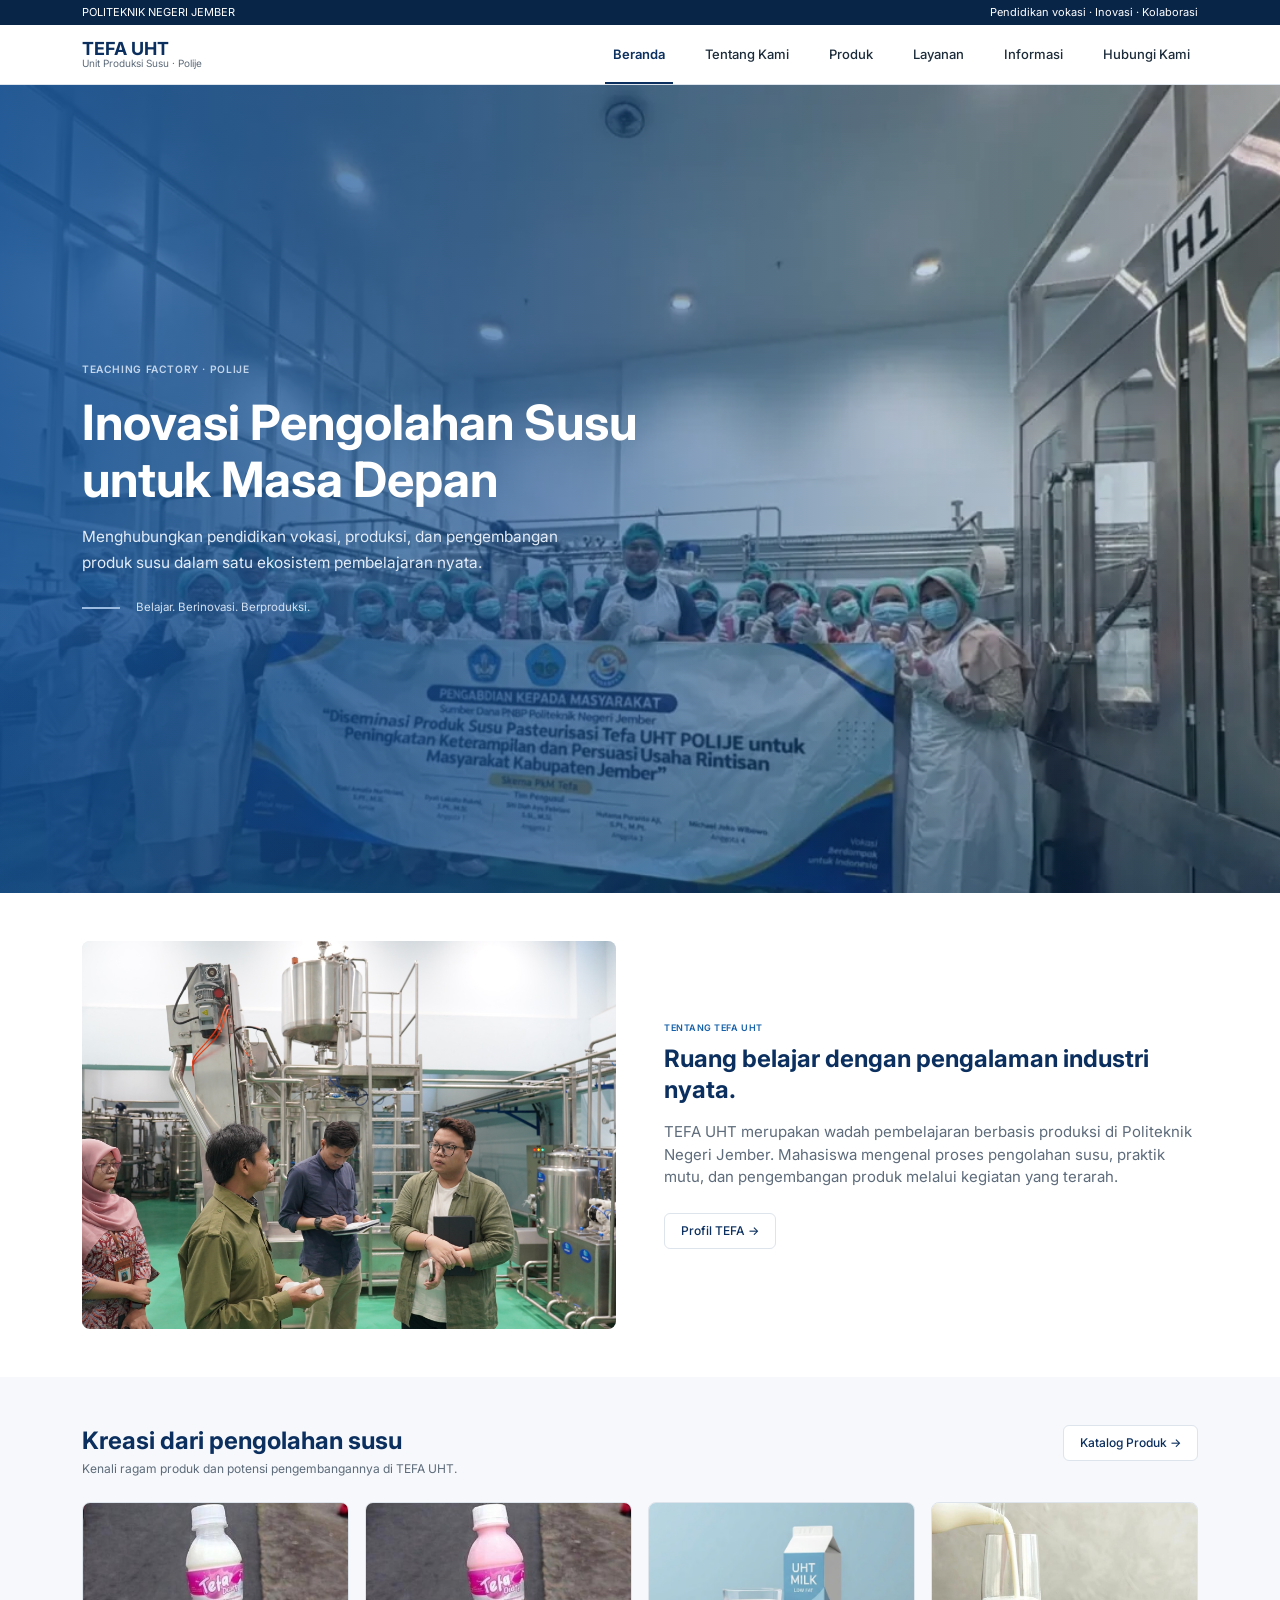
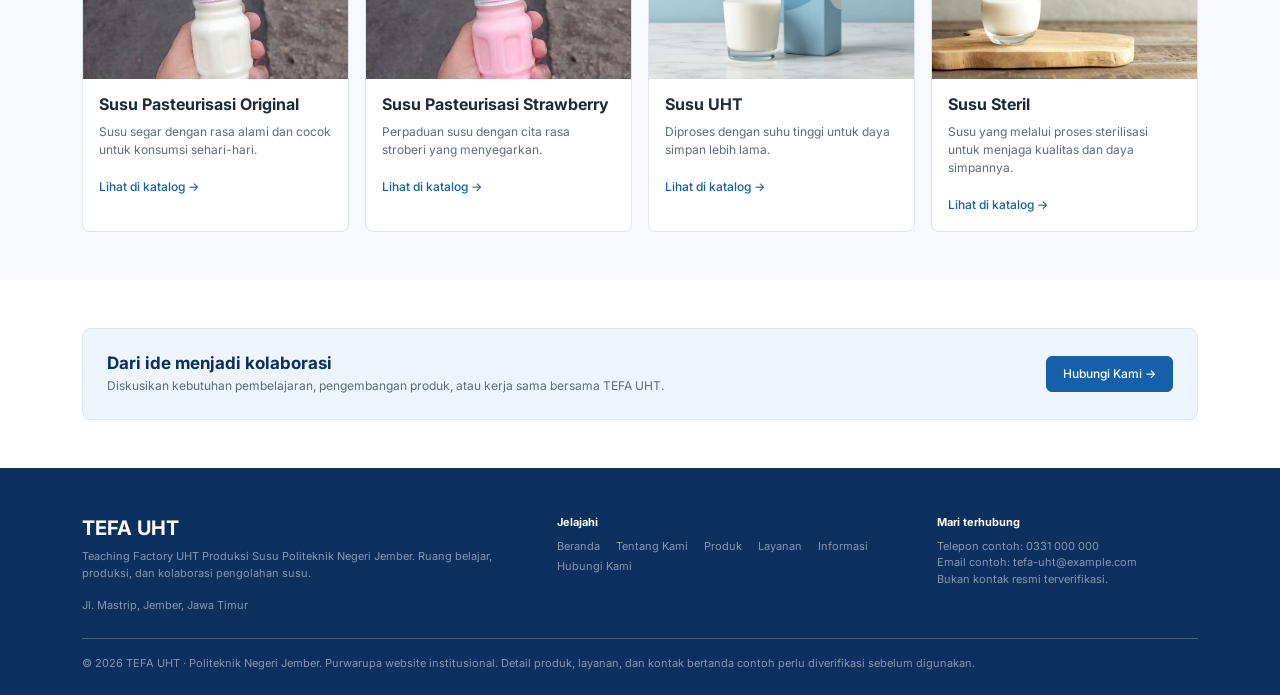
==== commit faad1760: "update: menggabungkan dan memperbarui file css dan js menjadi 1 dan menambahkan bootstrap dan memper" ====
--- a/Beranda.html
+++ b/Beranda.html
@@ -1,159 +1,179 @@
-
 <!DOCTYPE html>
 <html lang="id">
 <head>
   <meta charset="UTF-8">
   <meta name="viewport" content="width=device-width, initial-scale=1.0">
-  <title>UHUYYY UHT</title>
-
-  <link rel="stylesheet" href="Beranda.css">
+  <title>TEFA UHT - Teaching Factory Susu Polije</title>
+ 
+  <link href="https://cdn.jsdelivr.net/npm/bootstrap@5.3.3/dist/css/bootstrap.min.css" rel="stylesheet">
+ 
+  <link rel="stylesheet" href="css/style.css">
 </head>
-
 <body>
-  <div class="topbar">
-    <div class="container topbar__inner">
+  <!-- TOP BAR. Utilitas Bootstrap: text-white (teks putih), small (teks kecil), py-1 (padding atas-bawah), d-flex + justify-content-between (dua teks di kiri dan kanan), d-none d-md-inline (disembunyikan di HP) -->
+  <div class="topbar text-white small py-1">
+    <div class="container d-flex justify-content-between">
       <span>POLITEKNIK NEGERI JEMBER</span>
-      <span>Pendidikan vokasi · Inovasi · Kolaborasi</span>
+      <span class="d-none d-md-inline">Pendidikan vokasi · Inovasi · Kolaborasi</span>
     </div>
   </div>
 
-  <header class="navbar">
-    <div class="container navbar__inner">
-
-      <a href="Beranda.html" class="logo">
-        <strong>TEFA UHT</strong>
-        <small>Unit Produksi Susu · Polije</small>
+  <!-- NAVBAR BOOTSTRAP (menggantikan navbar + hamburger buatan sendiri). navbar-expand-md = menu berjajar di layar >= 768px, jadi hamburger di bawahnya. sticky-top = menempel di atas saat di-scroll. Tombol hamburger membuka elemen id="menu" lewat data-bs-toggle="collapse" (tanpa JS buatan sendiri). -->
+  <nav class="navbar navbar-expand-md bg-white border-bottom sticky-top">
+    <div class="container">
+      <a class="navbar-brand d-flex flex-column lh-1" href="Beranda.html">
+        <strong class="brand-name">TEFA UHT</strong>
+        <small class="brand-sub">Unit Produksi Susu · Polije</small>
       </a>
-
-      <button class="nav-toggle" id="navToggle" aria-label="Buka menu" aria-expanded="false">
-        <span></span><span></span><span></span>
+      <button class="navbar-toggler" type="button" data-bs-toggle="collapse" data-bs-target="#menu" aria-controls="menu" aria-expanded="false" aria-label="Buka menu">
+        <span class="navbar-toggler-icon"></span>
       </button>
-
-      <nav class="nav" id="nav">
-        <a href="Beranda.html" class="active">Beranda</a>
-        <a href="tentang.html">Tentang Kami</a>
-        <a href="produk.html">Produk</a>
-        <a href="layanan.html">Layanan</a>
-        <a href="informasi.html">Informasi</a>
-        <a href="hubungi.html">Hubungi Kami</a>
-      </nav>
+      <div class="collapse navbar-collapse" id="menu">
+        <ul class="navbar-nav ms-auto gap-md-4">
+          <li class="nav-item"><a class="nav-link active" aria-current="page" href="Beranda.html">Beranda</a></li>
+          <li class="nav-item"><a class="nav-link" href="tentang.html">Tentang Kami</a></li>
+          <li class="nav-item"><a class="nav-link" href="produk.html">Produk</a></li>
+          <li class="nav-item"><a class="nav-link" href="layanan.html">Layanan</a></li>
+          <li class="nav-item"><a class="nav-link" href="informasi.html">Informasi</a></li>
+          <li class="nav-item"><a class="nav-link" href="hubungi.html">Hubungi Kami</a></li>
+        </ul>
+      </div>
     </div>
-  </header>
+  </nav>
 
   <main>
-    <section class="hero">
-      <img class="hero__bg" src="foto/BANNER.webp" alt="Banner TEFA UHT">
-      <div class="hero__overlay"></div>
+    <!-- HERO. position-relative = patokan posisi; d-flex align-items-center = isi di tengah vertikal; text-white = teks putih. Foto latar: position-absolute top-0 start-0 w-100 h-100 = menutupi seluruh banner; object-fit-cover = dipotong rapi. -->
+    <header class="hero position-relative d-flex align-items-center text-white overflow-hidden">
+      <img class="position-absolute top-0 start-0 w-100 h-100 object-fit-cover" src="img/BANNER.webp" alt="Banner Tefa UHT">
+      <div class="hero-overlay position-absolute top-0 start-0 w-100 h-100"></div>
+      <div class="container position-relative py-5">
+        <div class="row">
+          <div class="col-lg-8">
+            <p class="eyebrow hero-eyebrow fw-semibold mb-3">TEACHING FACTORY · POLIJE</p>
+            <h1 class="hero-title fw-bold mb-3">Inovasi Pengolahan Susu untuk Masa Depan</h1>
+            <p class="hero-desc mb-4">Menghubungkan pendidikan vokasi, produksi, dan pengembangan produk susu dalam satu ekosistem pembelajaran nyata.</p>
+            <p class="hero-tagline d-flex align-items-center gap-3 mb-0"><span class="hero-line"></span>Belajar. Berinovasi. Berproduksi.</p>
+          </div>
+        </div>
+      </div>
+    </header>
 
-      <div class="container hero__content">
-        <p class="eyebrow eyebrow--light">TEACHING FACTORY · POLIJE</p>
-        <h1>Inovasi Pengolahan Susu untuk Masa Depan</h1>
-        <p class="hero__desc">Menghubungkan pendidikan vokasi, produksi, dan pengembangan produk susu dalam satu ekosistem pembelajaran nyata.</p>
-        <p class="hero__tagline"><span class="line"></span>Belajar. Berinovasi. Berproduksi.</p>
-      </div>
-    </section>
-
-    <section class="about container">
-      <div class="img-box about__img"><img src="foto/Bernada1.jpeg" alt="Kegiatan mahasiswa di TEFA UHT"></div>
-      <div class="about__text">
-        <p class="eyebrow">TENTANG TEFA UHT</p>
-        <h2>Ruang belajar dengan pengalaman industri nyata.</h2>
-        <p>TEFA UHT merupakan wadah pembelajaran berbasis produksi di Politeknik Negeri Jember. Mahasiswa mengenal proses pengolahan susu, praktik mutu, dan pengembangan produk melalui kegiatan yang terarah.</p>
-        <a href="tentang.html" class="btn btn--outline">Profil TEFA <span class="arrow">→</span></a>
-      </div>
-    </section>
-
-    <section class="products">
-      <div class="container">
-        <div class="products__head">
-          <div>
-            <h2>Kreasi dari pengolahan susu</h2>
-            <p>Kenali ragam produk dan potensi pengembangannya di TEFA UHT.</p>
-          </div>
-          <a href="produk.html" class="btn btn--outline">Katalog Produk <span class="arrow">→</span></a>
+    <!-- TENTANG. GRID Bootstrap: row = baris, gy-4 gx-lg-5 = jarak antar kolom, col-md-6 = tiap kolom separuh lebar (6 dari 12) mulai layar md, menumpuk di HP. ratio ratio-* = kotak dengan perbandingan tetap untuk foto. -->
+    <section class="container py-5">
+      <div class="row align-items-center gy-4 gx-lg-5">
+        <div class="col-md-6">
+          <div class="ratio ratio-about rounded-3 overflow-hidden bg-body-secondary "><img class="object-fit-cover" src="img/Beranda1.jpeg" alt="Botol susu di lini pengisian produksi TEFA UHT"></div>
         </div>
-
-        <div class="cards">
-          <article class="card">
-            <div class="img-box card__img"><img src="foto/susu ori.jpg" alt="Susu UHT"></div>
-            <div class="card__body">
-              <h3>Susu UHT</h3>
-              <p>Praktis untuk keseharian</p>
-              <a href="produk.html#susu-uht">Lihat di katalog <span class="arrow">→</span></a>
-            </div>
-          </article>
-
-          <article class="card">
-            <div class="img-box card__img"><img src="foto/susu straw.jpg" alt="Yoghurt"></div>
-            <div class="card__body">
-              <h3>Yoghurt</h3>
-              <p>Kreasi susu fermentasi</p>
-              <a href="produk.html#yoghurt">Lihat di katalog <span class="arrow">→</span></a>
-            </div>
-          </article>
-
-          <article class="card">
-            <div class="img-box card__img"><img src="foto/susu uht.avif" alt="Keju"></div>
-            <div class="card__body">
-              <h3>Keju</h3>
-              <p>Peluang kreasi kuliner</p>
-              <a href="produk.html#keju">Lihat di katalog <span class="arrow">→</span></a>
-            </div>
-          </article>
-
-          <article class="card">
-            <div class="img-box card__img"><img src="foto/susu steril.jpeg" alt="Es krim"></div>
-            <div class="card__body">
-              <h3>Es Krim</h3>
-              <p>Lembut di setiap gigitan</p>
-              <a href="produk.html#es-krim">Lihat di katalog <span class="arrow">→</span></a>
-            </div>
-          </article>
+        <div class="col-md-6">
+          <p class="eyebrow text-primary fw-semibold mb-2">TENTANG TEFA UHT</p>
+          <h2 class="section-title fw-bold mb-3">Ruang belajar dengan pengalaman industri nyata.</h2>
+          <p class="text-body-secondary mb-4">TEFA UHT merupakan wadah pembelajaran berbasis produksi di Politeknik Negeri Jember. Mahasiswa mengenal proses pengolahan susu, praktik mutu, dan pengembangan produk melalui kegiatan yang terarah.</p>
+          <a href="tentang.html" class="btn btn-outline-primary btn-sm">Profil TEFA →</a>
         </div>
       </div>
     </section>
 
-    <section class="container cta-wrap">
-      <div class="cta">
+    <!-- PRODUK. bg-body-tertiary = latar abu-abu muda bawaan Bootstrap. Judul + tombol: flex-column (bertumpuk di HP) lalu flex-md-row (sejajar di layar md). -->
+    <section class="products-section py-5">
+      <div class="container">
+        <div class="d-flex flex-column flex-md-row justify-content-between align-items-md-start gap-3 mb-4">
+          <div>
+            <h2 class="section-title fw-bold mb-1">Kreasi dari pengolahan susu</h2>
+            <p class="small text-body-secondary mb-0">Kenali ragam produk dan potensi pengembangannya di TEFA UHT.</p>
+          </div>
+          <a href="produk.html" class="btn btn-outline-primary btn-sm">Katalog Produk →</a>
+        </div>
+
+        <!-- GRID KARTU: row-cols-1 = 1 kartu per baris di HP, row-cols-sm-2 = 2 kartu, row-cols-lg-4 = 4 kartu di layar besar. card = komponen kartu Bootstrap, h-100 = tinggi sama rata, stretched-link = seluruh kartu bisa diklik. -->
+        <div class="row row-cols-1 row-cols-sm-2 row-cols-lg-4 g-3">
+          <div class="col">
+            <article class="card hover-card h-100 overflow-hidden" data-reveal>
+              <div class="ratio ratio-3x2 rounded-0 overflow-hidden bg-body-secondary "><img class="object-fit-cover" src="img/susu ori.jpg" alt="Susu pasteurisasi rasa original dalam botol"></div>
+              <div class="card-body">
+                <h3 class="card-title h6 fw-bold">Susu Pasteurisasi Original</h3>
+                <p class="card-text small text-body-secondary">Susu segar dengan rasa alami dan cocok untuk konsumsi sehari-hari.</p>
+                <a href="produk.html#pasteurisasi-original" class="small fw-medium text-decoration-none stretched-link">Lihat di katalog →</a>
+              </div>
+            </article>
+          </div>
+          <div class="col">
+            <article class="card hover-card h-100 overflow-hidden" data-reveal>
+              <div class="ratio ratio-3x2 rounded-0 overflow-hidden bg-body-secondary "><img class="object-fit-cover" src="img/susu straw.jpg" alt="Susu pasteurisasi rasa cokelat dalam botol"></div>
+              <div class="card-body">
+                <h3 class="card-title h6 fw-bold">Susu Pasteurisasi Strawberry</h3>
+                <p class="card-text small text-body-secondary">Perpaduan susu dengan cita rasa stroberi yang menyegarkan.</p>
+                <a href="produk.html#pasteurisasi-Strawberry" class="small fw-medium text-decoration-none stretched-link">Lihat di katalog →</a>
+              </div>
+            </article>
+          </div>
+          <div class="col">
+            <article class="card hover-card h-100 overflow-hidden" data-reveal>
+              <div class="ratio ratio-3x2 rounded-0 overflow-hidden bg-body-secondary "><img class="object-fit-cover" src="img/susu uht.avif" alt="Susu pasteurisasi rasa stroberi dalam botol"></div>
+              <div class="card-body">
+                <h3 class="card-title h6 fw-bold">Susu UHT</h3>
+                <p class="card-text small text-body-secondary">Diproses dengan suhu tinggi untuk daya simpan lebih lama.</p>
+                <a href="produk.html#susu uht" class="small fw-medium text-decoration-none stretched-link">Lihat di katalog →</a>
+              </div>
+            </article>
+          </div>
+          <div class="col">
+            <article class="card hover-card h-100 overflow-hidden" data-reveal>
+              <div class="ratio ratio-3x2 rounded-0 overflow-hidden bg-body-secondary "><img class="object-fit-cover" src="img/susu steril.jpeg" alt="Susu pasteurisasi putih manis dalam botol"></div>
+              <div class="card-body">
+                <h3 class="card-title h6 fw-bold">Susu Steril</h3>
+                <p class="card-text small text-body-secondary">Susu yang melalui proses sterilisasi untuk menjaga kualitas dan daya simpannya.</p>
+                <a href="produk.html#susu steril" class="small fw-medium text-decoration-none stretched-link">Lihat di katalog →</a>
+              </div>
+            </article>
+          </div>
+        </div>
+      </div>
+    </section>
+
+    <!-- BANNER CTA. rounded-3 = sudut membulat, p-4 = padding, d-flex flex-column flex-md-row = bertumpuk di HP, sejajar di layar md ke atas, gap-3 = jarak, btn btn-primary = tombol Bootstrap. -->
+    <section class="container py-5">
+      <div class="cta-box rounded-3 p-4 d-flex flex-column flex-md-row justify-content-between align-items-md-center gap-3">
         <div>
-          <h3>Dari ide menjadi kolaborasi</h3>
-          <p>Diskusikan kebutuhan pembelajaran, pengembangan produk, atau kerja sama bersama TEFA UHT.</p>
+          <h3 class="h5 fw-bold mb-1">Dari ide menjadi kolaborasi</h3>
+          <p class="small text-body-secondary mb-0">Diskusikan kebutuhan pembelajaran, pengembangan produk, atau kerja sama bersama TEFA UHT.</p>
         </div>
-        <a href="hubungi.html" class="btn btn--primary">Hubungi Kami <span class="arrow">→</span></a>
+        <a href="hubungi.html" class="btn btn-primary btn-sm px-3 flex-shrink-0">Hubungi Kami →</a>
       </div>
     </section>
   </main>
 
-  <footer class="footer">
-    <div class="container footer__grid">
-      <div class="footer__brand">
-        <h4>TEFA UHT</h4>
-        <p>Teaching Factory UHT Produksi Susu Politeknik Negeri Jember. Ruang belajar, produksi, dan kolaborasi pengolahan susu.</p>
-        <p class="footer__addr">Jl. Mastrip, Jember, Jawa Timur</p>
+  <!-- FOOTER. GRID: row g-4 = baris dengan jarak antar kolom. col-lg-5 / col-6 col-lg-4 / col-6 col-lg-3 = di layar besar ketiganya sejajar (5+4+3 = 12), di HP kolom pertama penuh dan dua lainnya berdampingan. -->
+  <footer class="footer text-white-50 pt-5">
+    <div class="container">
+      <div class="row g-4">
+        <div class="col-lg-5">
+          <h4 class="h5 fw-bold text-white">TEFA UHT</h4>
+          <p class="small">Teaching Factory UHT Produksi Susu Politeknik Negeri Jember. Ruang belajar, produksi, dan kolaborasi pengolahan susu.</p>
+          <p class="small mb-0">Jl. Mastrip, Jember, Jawa Timur</p>
+        </div>
+        <div class="col-6 col-lg-4">
+          <h5 class="small fw-bold text-white">Jelajahi</h5>
+          <ul class="list-unstyled d-flex flex-wrap column-gap-3 row-gap-1 small mb-0">
+            <li><a href="Beranda.html">Beranda</a></li>
+            <li><a href="tentang.html">Tentang Kami</a></li>
+            <li><a href="produk.html">Produk</a></li>
+            <li><a href="layanan.html">Layanan</a></li>
+            <li><a href="informasi.html">Informasi</a></li>
+            <li><a href="hubungi.html">Hubungi Kami</a></li>
+          </ul>
+        </div>
+        <div class="col-6 col-lg-3">
+          <h5 class="small fw-bold text-white">Mari terhubung</h5>
+          <p class="small mb-0">Telepon contoh: 0331 000 000<br>Email contoh: tefa-uht@example.com<br>Bukan kontak resmi terverifikasi.</p>
+        </div>
       </div>
-
-      <div>
-        <h5>Jelajahi</h5>
-        <ul class="footer__links">
-          <li><a href="Beranda.html">Beranda</a></li>
-          <li><a href="tentang.html">Tentang Kami</a></li>
-          <li><a href="produk.html">Produk</a></li>
-          <li><a href="layanan.html">Layanan</a></li>
-          <li><a href="informasi.html">Informasi</a></li>
-          <li><a href="hubungi.html">Hubungi Kami</a></li>
-        </ul>
-      </div>
-
-      <div>
-        <h5>Mari terhubung</h5>
-        <p class="footer__contact">Telepon contoh: 0331 000 000<br>Email contoh: tefa-uht@example.com<br>Bukan kontak resmi / ke verifikasi.</p>
-      </div>
-    </div>
-    <div class="container footer__bottom">
-      © <span id="year">2026</span> TEFA UHT · Politeknik Negeri Jember. Versi website multibahasa. Foto dan produk merupakan ilustrasi, informasi resmi disesuaikan kemudian.
+      <hr class="border-light opacity-25 mt-4">
+      <p class="small pb-4 mb-0">© <span id="year">2026</span> TEFA UHT · Politeknik Negeri Jember. Purwarupa website institusional. Detail produk, layanan, dan kontak bertanda contoh perlu diverifikasi sebelum digunakan.</p>
     </div>
   </footer>
 
-  <script src="Beranda.js"></script>
+  <!-- BOOTSTRAP JS -->
+  <script src="https://cdn.jsdelivr.net/npm/bootstrap@5.3.3/dist/js/bootstrap.bundle.min.js"></script>
+  <script src="js/script.js"></script>
 </body>
 </html>
--- a/css/style.css
+++ b/css/style.css
@@ -0,0 +1,570 @@
+@import url("https://fonts.googleapis.com/css2?family=Inter:wght@400;500;600;700&display=swap");
+
+/* ===== TEMA: warna dan font Polije lewat variabel Bootstrap ===== */
+:root {
+  --navy: #0b2f5e;
+  --navy-dark: #082548;
+  --blue-soft: #eef4fb;
+  --bs-primary: #1560a8;
+  --bs-primary-rgb: 21, 96, 168;
+  --bs-link-color: #1560a8;
+  --bs-link-color-rgb: 21, 96, 168;
+  --bs-link-hover-color: #0b2f5e;
+  --bs-link-hover-color-rgb: 11, 47, 94;
+  --bs-body-font-family: "Inter", system-ui, sans-serif;
+  --bs-body-font-size: 15px;
+  --bs-body-color: #1c2b3a;
+  --bs-body-color-rgb: 28, 43, 58;
+  --bs-secondary-color: #5d6b7a;
+  --bs-secondary-color-rgb: 93, 107, 122;
+  --bs-border-color: #dde4ec;
+}
+
+.small,
+small {
+  font-size: 12px;
+}
+
+/* ===== TOMBOL: warna biru Polije untuk komponen btn Bootstrap ===== */
+.btn {
+  --bs-btn-font-weight: 500;
+  --bs-btn-border-radius: 6px;
+}
+
+.btn-sm {
+  --bs-btn-padding-y: .5rem;
+  --bs-btn-padding-x: 1rem;
+  --bs-btn-font-size: 12px;
+}
+
+.btn-primary {
+  --bs-btn-bg: #1560a8;
+  --bs-btn-border-color: #1560a8;
+  --bs-btn-hover-bg: #0b2f5e;
+  --bs-btn-hover-border-color: #0b2f5e;
+  --bs-btn-active-bg: #0b2f5e;
+  --bs-btn-active-border-color: #0b2f5e;
+  --bs-btn-disabled-bg: #1560a8;
+  --bs-btn-disabled-border-color: #1560a8;
+}
+
+.btn-outline-primary {
+  --bs-btn-bg: #fff;
+  --bs-btn-color: #0b2f5e;
+  --bs-btn-border-color: #dde4ec;
+  --bs-btn-hover-bg: #1560a8;
+  --bs-btn-hover-border-color: #1560a8;
+  --bs-btn-hover-color: #fff;
+  --bs-btn-active-bg: #1560a8;
+  --bs-btn-active-border-color: #1560a8;
+  --bs-btn-active-color: #fff;
+}
+
+/* ===== TOP BAR ===== */
+.topbar {
+  background: var(--navy-dark);
+  font-size: 11px;
+}
+
+/* ===== NAVBAR ===== */
+.navbar {
+  --bs-navbar-padding-y: 0;
+}
+
+.brand-name {
+  font-size: 18px;
+  color: var(--navy);
+}
+
+.brand-sub {
+  font-size: 10px;
+  color: var(--bs-secondary-color);
+}
+
+.navbar-nav .nav-link {
+  font-size: 13px;
+  font-weight: 500;
+  color: var(--bs-body-color);
+  padding-block: 1.3rem 1.1rem;
+  border-bottom: 2px solid transparent;
+}
+
+.navbar-nav .nav-link:hover {
+  color: var(--bs-primary);
+}
+
+.navbar-nav .nav-link.active {
+  color: var(--navy);
+  font-weight: 600;
+  border-bottom-color: var(--navy);
+}
+
+@media (max-width: 767.98px) {
+  .navbar-nav .nav-link {
+    padding-block: .7rem;
+  }
+}
+
+/* ===== TEKS UMUM: label kecil dan judul ===== */
+.eyebrow {
+  font-size: 9px;
+  letter-spacing: .06em;
+  text-transform: uppercase;
+}
+
+.section-heading {
+  color: var(--navy);
+}
+
+.section-title {
+  color: var(--navy);
+  font-size: 24px;
+  line-height: 1.3;
+}
+
+.h4.section-heading {
+  font-size: 20px;
+}
+
+.h6.section-heading {
+  font-size: 13.5px;
+}
+
+/* ===== RASIO FOTO (melengkapi ratio-4x3 dan ratio-16x9 bawaan Bootstrap) ===== */
+.ratio-3x2 { --bs-aspect-ratio: 66.67%; }
+.ratio-5x3 { --bs-aspect-ratio: 60%; }
+.ratio-5x4 { --bs-aspect-ratio: 80%; }
+.ratio-16x10 { --bs-aspect-ratio: 62.5%; }
+.ratio-19x10 { --bs-aspect-ratio: 52.63%; }
+.ratio-about { --bs-aspect-ratio: 72.5%; }
+
+/* ===== HERO (banner Beranda) ===== */
+.hero {
+  min-height: max(420px, calc(100svh - 92px));
+  background: var(--navy);
+}
+
+.hero-overlay {
+  background:
+    linear-gradient(0deg, rgba(11, 47, 94, .30) 0%, rgba(11, 47, 94, 0) 40%),
+    linear-gradient(90deg, rgba(21, 82, 150, .88) 0%, rgba(21, 82, 150, .62) 38%, rgba(21, 82, 150, .25) 72%, rgba(21, 82, 150, .08) 100%);
+}
+
+.hero-eyebrow {
+  color: #c4d6ec;
+  font-size: clamp(10px, .8vw, 14px);
+}
+
+.hero-title {
+  color: #fff;
+  font-size: clamp(28px, 3.8vw, 64px);
+  line-height: 1.18;
+  max-width: 14em;
+}
+
+.hero-desc {
+  font-size: clamp(14px, 1.2vw, 21px);
+  line-height: 1.65;
+  max-width: 34em;
+  color: #e3ecf7;
+}
+
+.hero-tagline {
+  font-size: clamp(11px, .9vw, 16px);
+  color: #d3e1f2;
+}
+
+.hero-line {
+  display: inline-block;
+  width: clamp(28px, 3vw, 52px);
+  height: 2px;
+  background: #9bbbe0;
+}
+
+@media (max-width: 767.98px) {
+  .hero {
+    min-height: 360px;
+  }
+
+  .hero-overlay {
+    background: rgba(11, 47, 94, .82);
+  }
+}
+
+/* ===== KARTU ===== */
+.card {
+  --bs-card-border-color: var(--bs-border-color);
+  --bs-card-border-radius: 8px;
+  --bs-card-inner-border-radius: 7px;
+}
+
+.card.soft-card {
+  --bs-card-bg: var(--blue-soft);
+}
+
+.soft-card {
+  background: var(--blue-soft);
+}
+
+.hover-card {
+  transition: box-shadow .2s, transform .2s;
+}
+
+.hover-card:hover {
+  box-shadow: 0 8px 20px rgba(11, 47, 94, .12);
+  transform: translateY(-2px);
+}
+
+.products-section {
+  background: #f6f8fb;
+}
+
+.icon-line {
+  width: 18px;
+  height: 18px;
+  flex: none;
+  fill: none;
+  stroke: var(--bs-primary);
+  stroke-width: 1.8;
+  stroke-linecap: round;
+  stroke-linejoin: round;
+}
+
+/* ===== PITA JUDUL HALAMAN + BREADCRUMB ===== */
+.page-header {
+  background: var(--blue-soft);
+}
+
+.page-title {
+  color: var(--navy);
+  font-size: clamp(28px, 3vw, 40px);
+  line-height: 1.2;
+}
+
+.breadcrumb {
+  --bs-breadcrumb-font-size: 11px;
+  --bs-breadcrumb-divider-color: var(--bs-secondary-color);
+  --bs-breadcrumb-item-active-color: var(--bs-secondary-color);
+}
+
+.breadcrumb a {
+  color: var(--bs-secondary-color);
+  text-decoration: none;
+}
+
+.breadcrumb a:hover {
+  color: var(--bs-primary);
+  text-decoration: underline;
+}
+
+.page-header + .container {
+  padding-top: 28px;
+}
+
+/* ===== SUBNAV (nav-pills Bootstrap) ===== */
+.subnav .nav-link {
+  background: var(--blue-soft);
+  color: var(--bs-secondary-color);
+  font-size: 11px;
+  font-weight: 500;
+  padding: .5rem 1.1rem;
+  border-radius: 6px;
+}
+
+.subnav .nav-link:hover {
+  color: var(--navy);
+}
+
+.subnav .nav-link.active {
+  background: var(--bs-primary);
+  color: #fff;
+}
+
+/* ===== BANNER CTA ===== */
+.cta-box {
+  background: var(--blue-soft);
+  border: 1px solid #d9e7f5;
+}
+
+.cta-box h3 {
+  font-size: 17px;
+  color: var(--navy);
+}
+
+.cta-box p {
+  font-size: 12px;
+}
+
+.cta-box .cta-note,
+.cta-note {
+  font-size: 8.5px;
+}
+
+/* ===== PRODUK ===== */
+.product-meta {
+  font-size: 9px;
+}
+
+.product-title {
+  font-size: 16px;
+}
+
+/* ===== INFORMASI (berita) ===== */
+.news-meta {
+  font-size: 8.5px;
+}
+
+.news-title {
+  font-size: 15px;
+  line-height: 1.35;
+}
+
+/* ===== VISI & MISI ===== */
+.vision-box {
+  background: var(--navy);
+}
+
+.vision-box h2 {
+  color: #fff;
+}
+
+.vision-text {
+  font-size: 17px;
+  line-height: 1.6;
+}
+
+.vision-note {
+  font-size: 9px;
+  color: #b8cde6;
+}
+
+.mission-item {
+  background: #f6f8fb;
+}
+
+.mission-no {
+  min-width: 24px;
+  font-size: 15px;
+  font-weight: 700;
+  color: var(--bs-primary);
+}
+
+/* ===== LAYANAN ===== */
+.step-no {
+  font-size: 20px;
+  font-weight: 700;
+  color: var(--bs-primary);
+}
+
+.alert.notice {
+  --bs-alert-bg: var(--blue-soft);
+  --bs-alert-color: var(--bs-secondary-color);
+  --bs-alert-border-color: transparent;
+  --bs-alert-padding-y: .75rem;
+  --bs-alert-padding-x: 1.1rem;
+}
+
+.notice {
+  background: var(--blue-soft);
+  color: var(--bs-secondary-color);
+  font-size: 11px;
+  line-height: 1.7;
+}
+
+/* ===== GALERI + MODAL ===== */
+.gallery-btn {
+  display: block;
+  padding: 0;
+  border: 0;
+  border-radius: 10px;
+  overflow: hidden;
+  cursor: zoom-in;
+}
+
+.gallery-btn img {
+  transition: transform .35s ease;
+}
+
+.gallery-btn:hover img {
+  transform: scale(1.04);
+}
+
+.gallery-name {
+  font-size: 12.5px;
+  font-weight: 500;
+  color: var(--navy);
+}
+
+.gallery-cap {
+  font-size: 9px;
+}
+
+.lightbox-img {
+  max-height: 72vh;
+  object-fit: contain;
+  background: #0b1a2e;
+}
+
+.modal {
+  --bs-modal-border-radius: 10px;
+}
+
+.modal-backdrop {
+  --bs-backdrop-bg: #082548;
+  --bs-backdrop-opacity: .78;
+}
+
+/* ===== HUBUNGI KAMI ===== */
+.contact-line {
+  color: var(--bs-body-color);
+}
+
+.contact-line:hover span {
+  color: var(--bs-primary);
+  text-decoration: underline;
+}
+
+.map-link img {
+  transition: transform .35s ease;
+}
+
+.map-link:hover img,
+.map-link:focus-visible img {
+  transform: scale(1.04);
+}
+
+.map-badge {
+  background: #fff;
+  color: var(--navy);
+  font-size: 10px;
+  font-weight: 600;
+  box-shadow: 0 2px 8px rgba(8, 37, 72, .25);
+  opacity: 0;
+  transform: translateY(4px);
+  transition: opacity .2s, transform .2s;
+}
+
+.map-link:hover .map-badge,
+.map-link:focus-visible .map-badge {
+  opacity: 1;
+  transform: none;
+}
+
+.form-label {
+  font-size: 10.5px;
+  font-weight: 600;
+  color: var(--navy);
+}
+
+.form-control {
+  font-size: 12px;
+  padding: .65rem .75rem;
+  border-radius: 6px;
+}
+
+.form-control:focus {
+  border-color: var(--bs-primary);
+  box-shadow: 0 0 0 3px rgba(21, 96, 168, .15);
+}
+
+.form-control.is-invalid:focus {
+  border-color: var(--bs-form-invalid-border-color);
+  box-shadow: 0 0 0 3px rgba(220, 53, 69, .15);
+}
+
+.invalid-feedback {
+  font-size: 10px;
+}
+
+/* ===== PESAN TERKIRIM ===== */
+.success-box {
+  max-width: 620px;
+}
+
+.success-icon {
+  width: 56px;
+  height: 56px;
+  background: #e6f2ec;
+  animation: pop .45s ease both;
+}
+
+.icon-check {
+  width: 24px;
+  height: 24px;
+  fill: none;
+  stroke: #2f7d5b;
+  stroke-width: 1.8;
+  stroke-linecap: round;
+  stroke-linejoin: round;
+}
+
+.success-title {
+  font-size: clamp(24px, 3vw, 32px);
+  color: var(--navy);
+  line-height: 1.25;
+}
+
+.success-title:focus {
+  outline: none;
+}
+
+@keyframes pop {
+  from {
+    opacity: 0;
+    transform: scale(.6);
+  }
+  to {
+    opacity: 1;
+    transform: scale(1);
+  }
+}
+
+/* ===== FOOTER ===== */
+.footer {
+  background: var(--navy);
+  font-size: 11px;
+}
+
+.footer .small,
+.footer small {
+  font-size: 11px;
+}
+
+.footer a {
+  color: inherit;
+  text-decoration: none;
+}
+
+.footer a:hover {
+  color: #fff;
+  text-decoration: underline;
+}
+
+/* ===== ANIMASI MUNCUL SAAT DI-SCROLL (dipakai js/script.js) ===== */
+.reveal {
+  opacity: 0;
+  transform: translateY(14px);
+  transition: opacity .5s ease, transform .5s ease, box-shadow .2s ease;
+  transition-delay: var(--delay, 0s);
+}
+
+.reveal.show {
+  opacity: 1;
+  transform: none;
+}
+
+.reveal.show.hover-card:hover {
+  transform: translateY(-2px);
+}
+
+@media (prefers-reduced-motion: reduce) {
+  * {
+    transition: none !important;
+    animation: none !important;
+  }
+
+  .reveal {
+    opacity: 1;
+    transform: none;
+  }
+}
